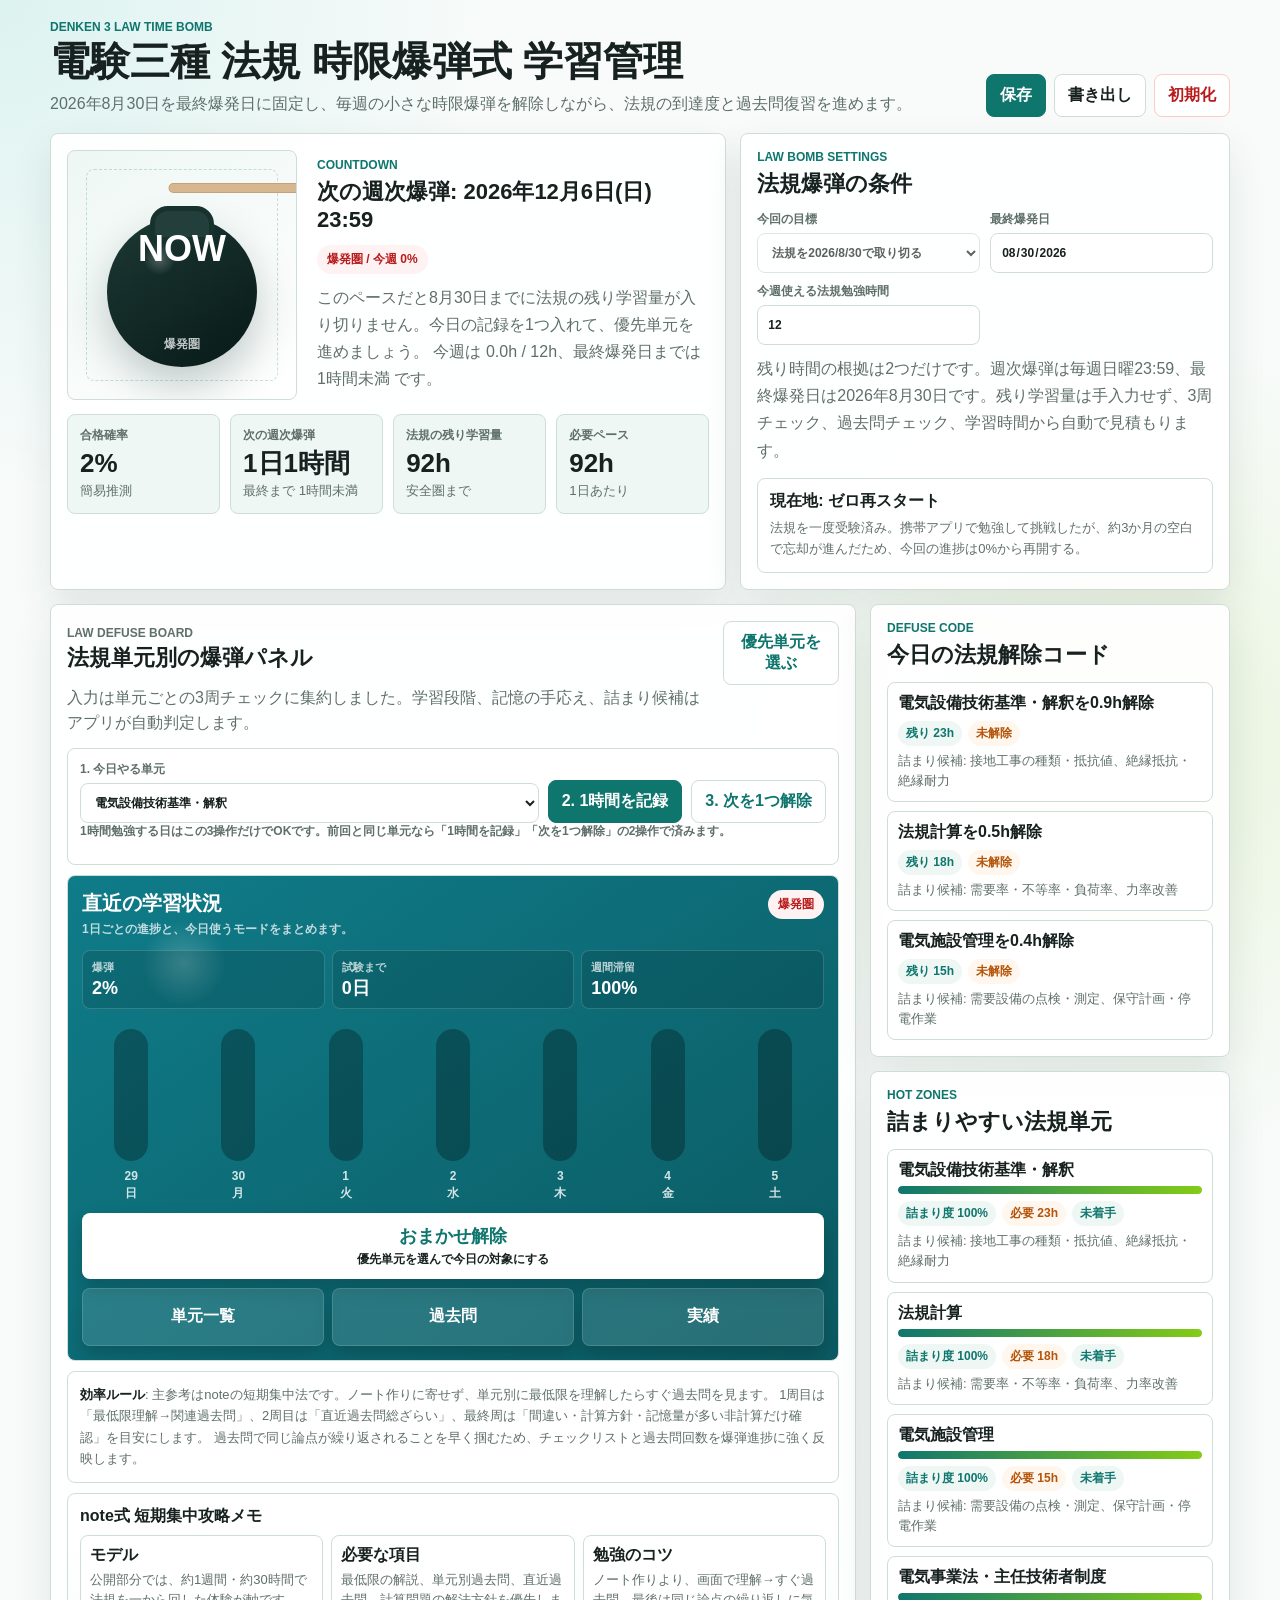
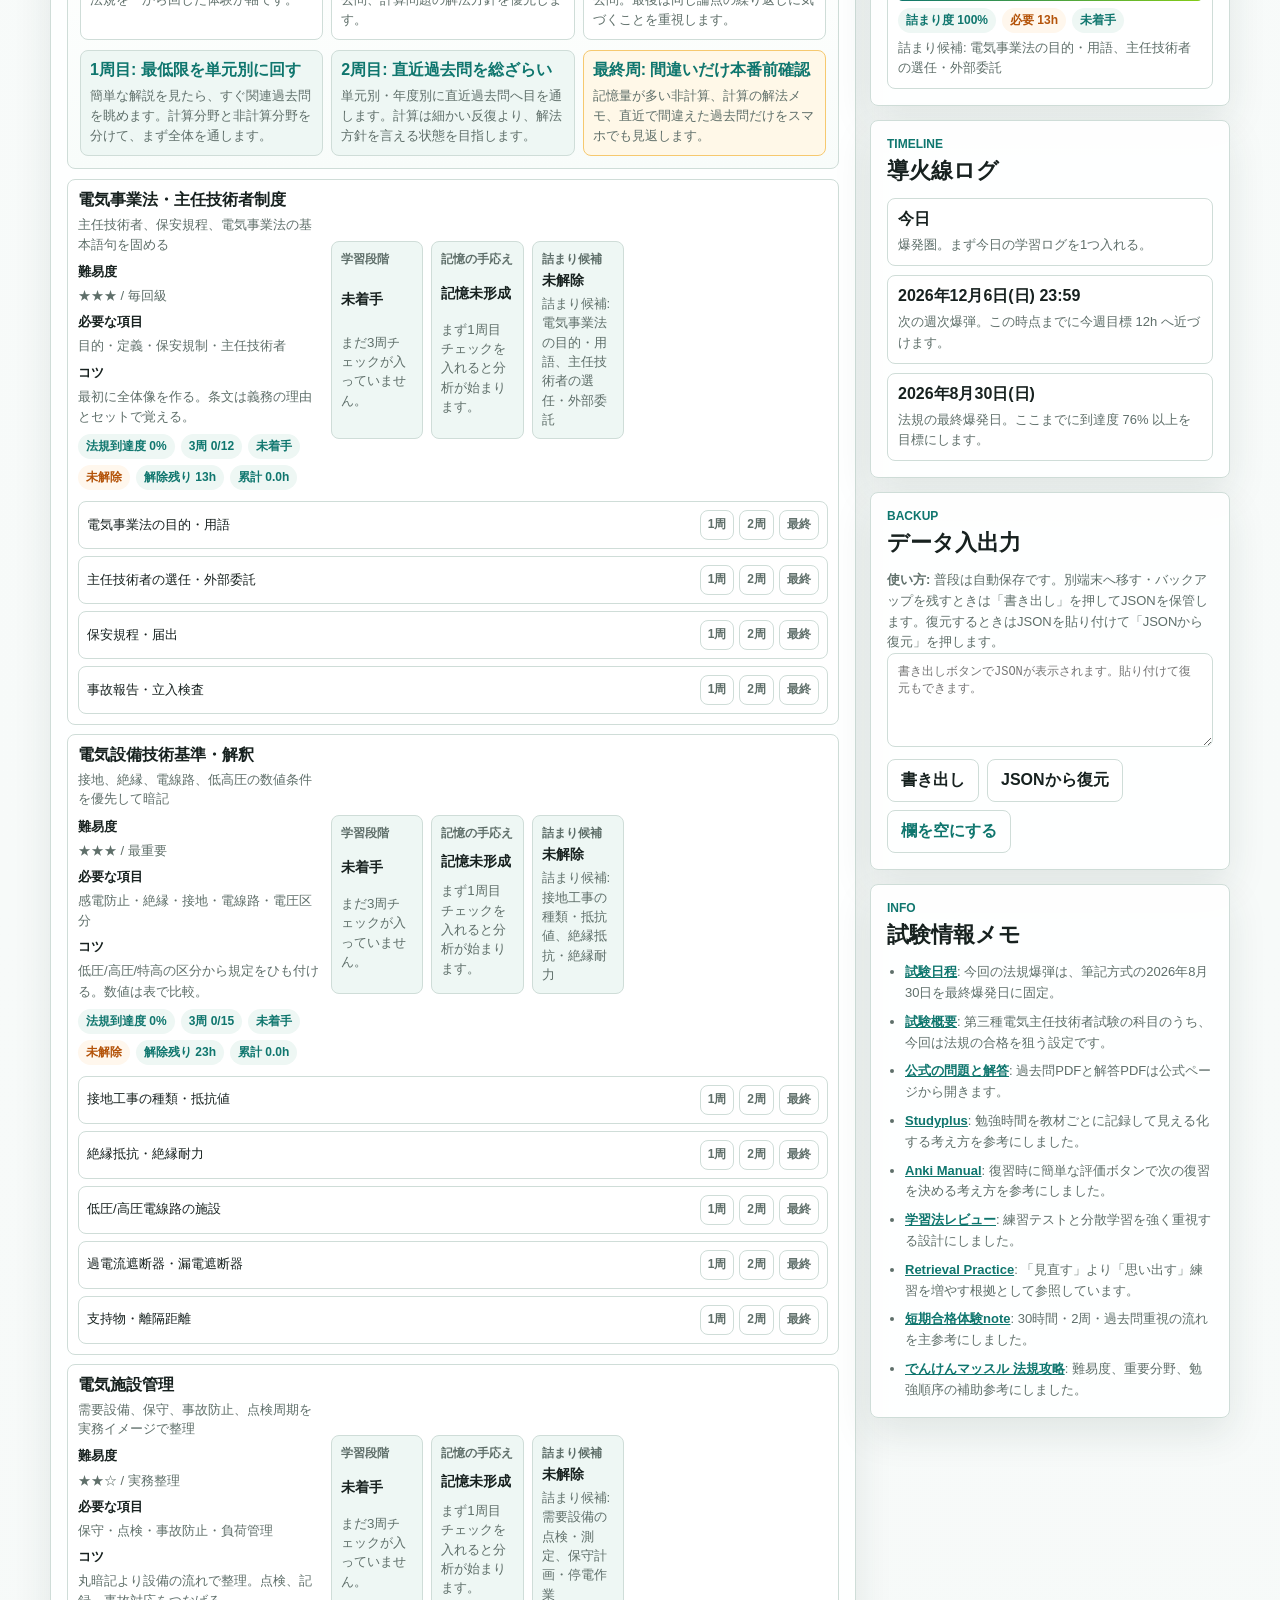
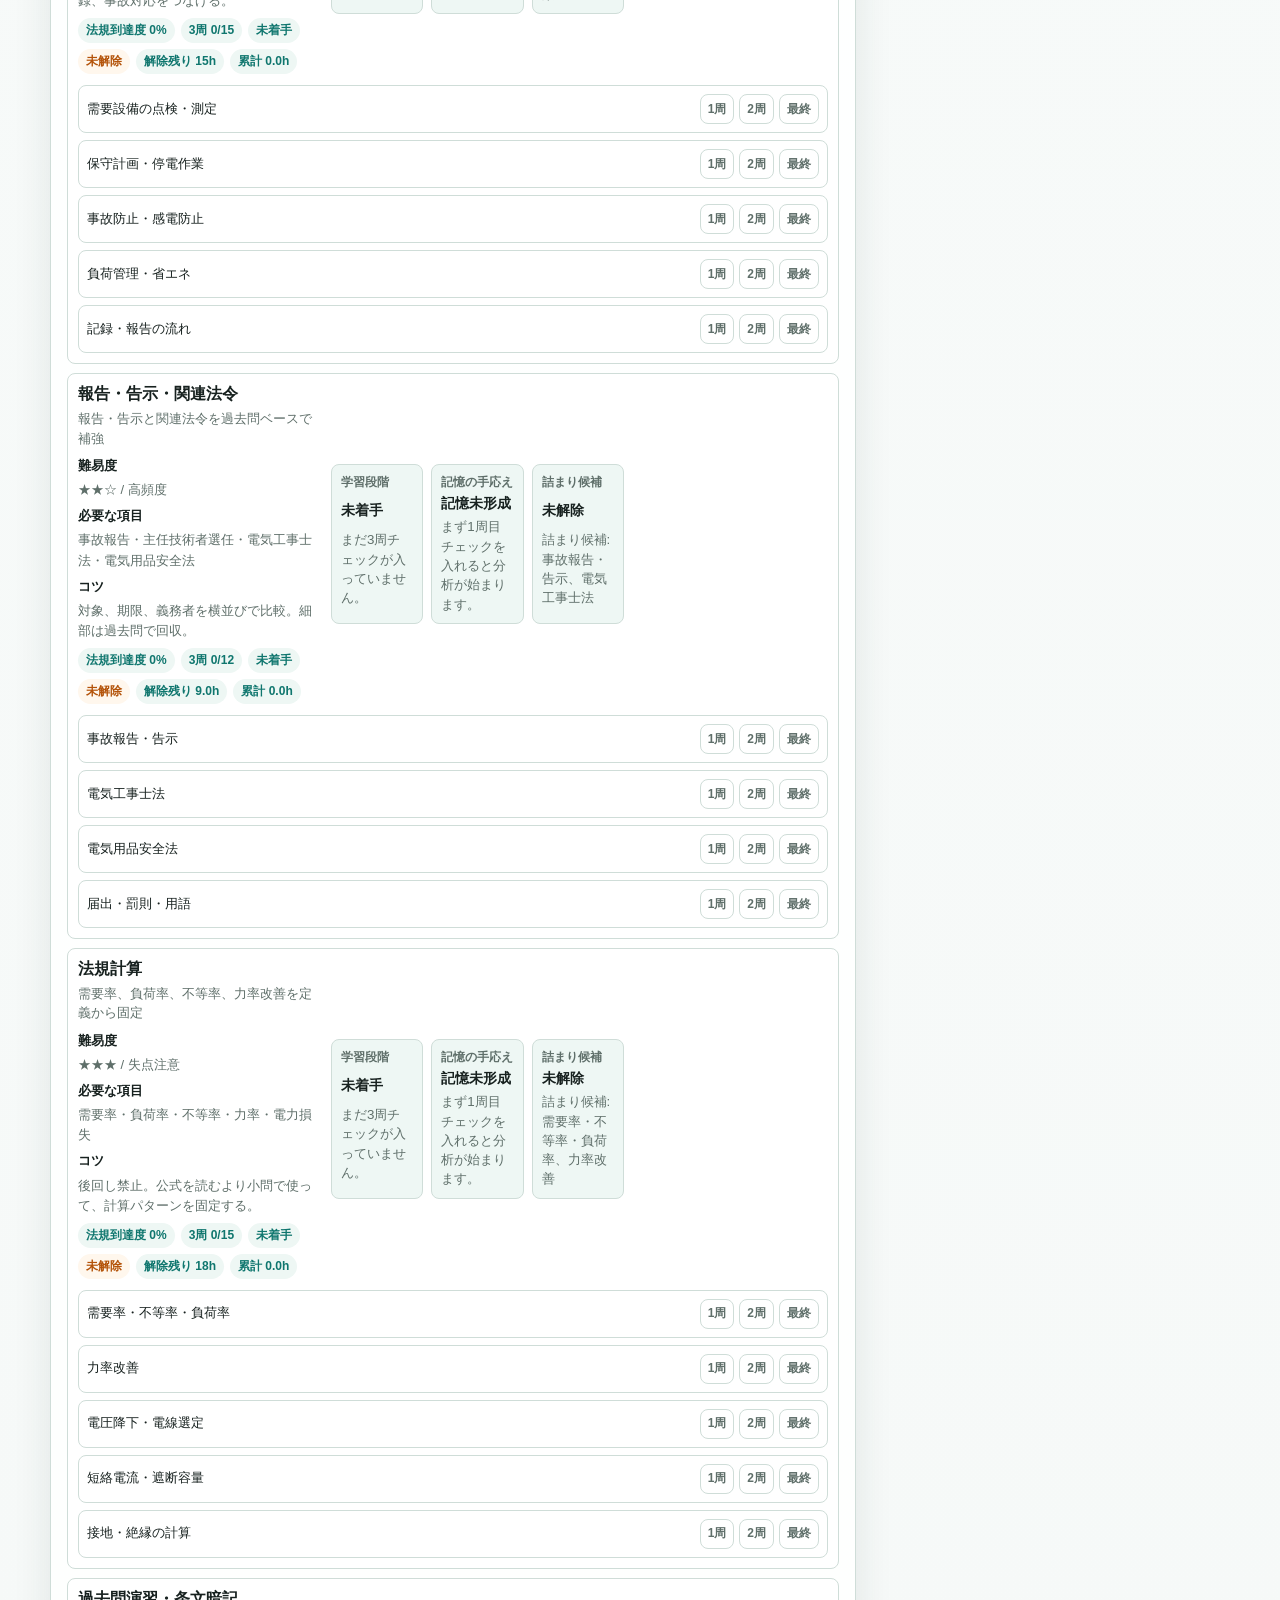
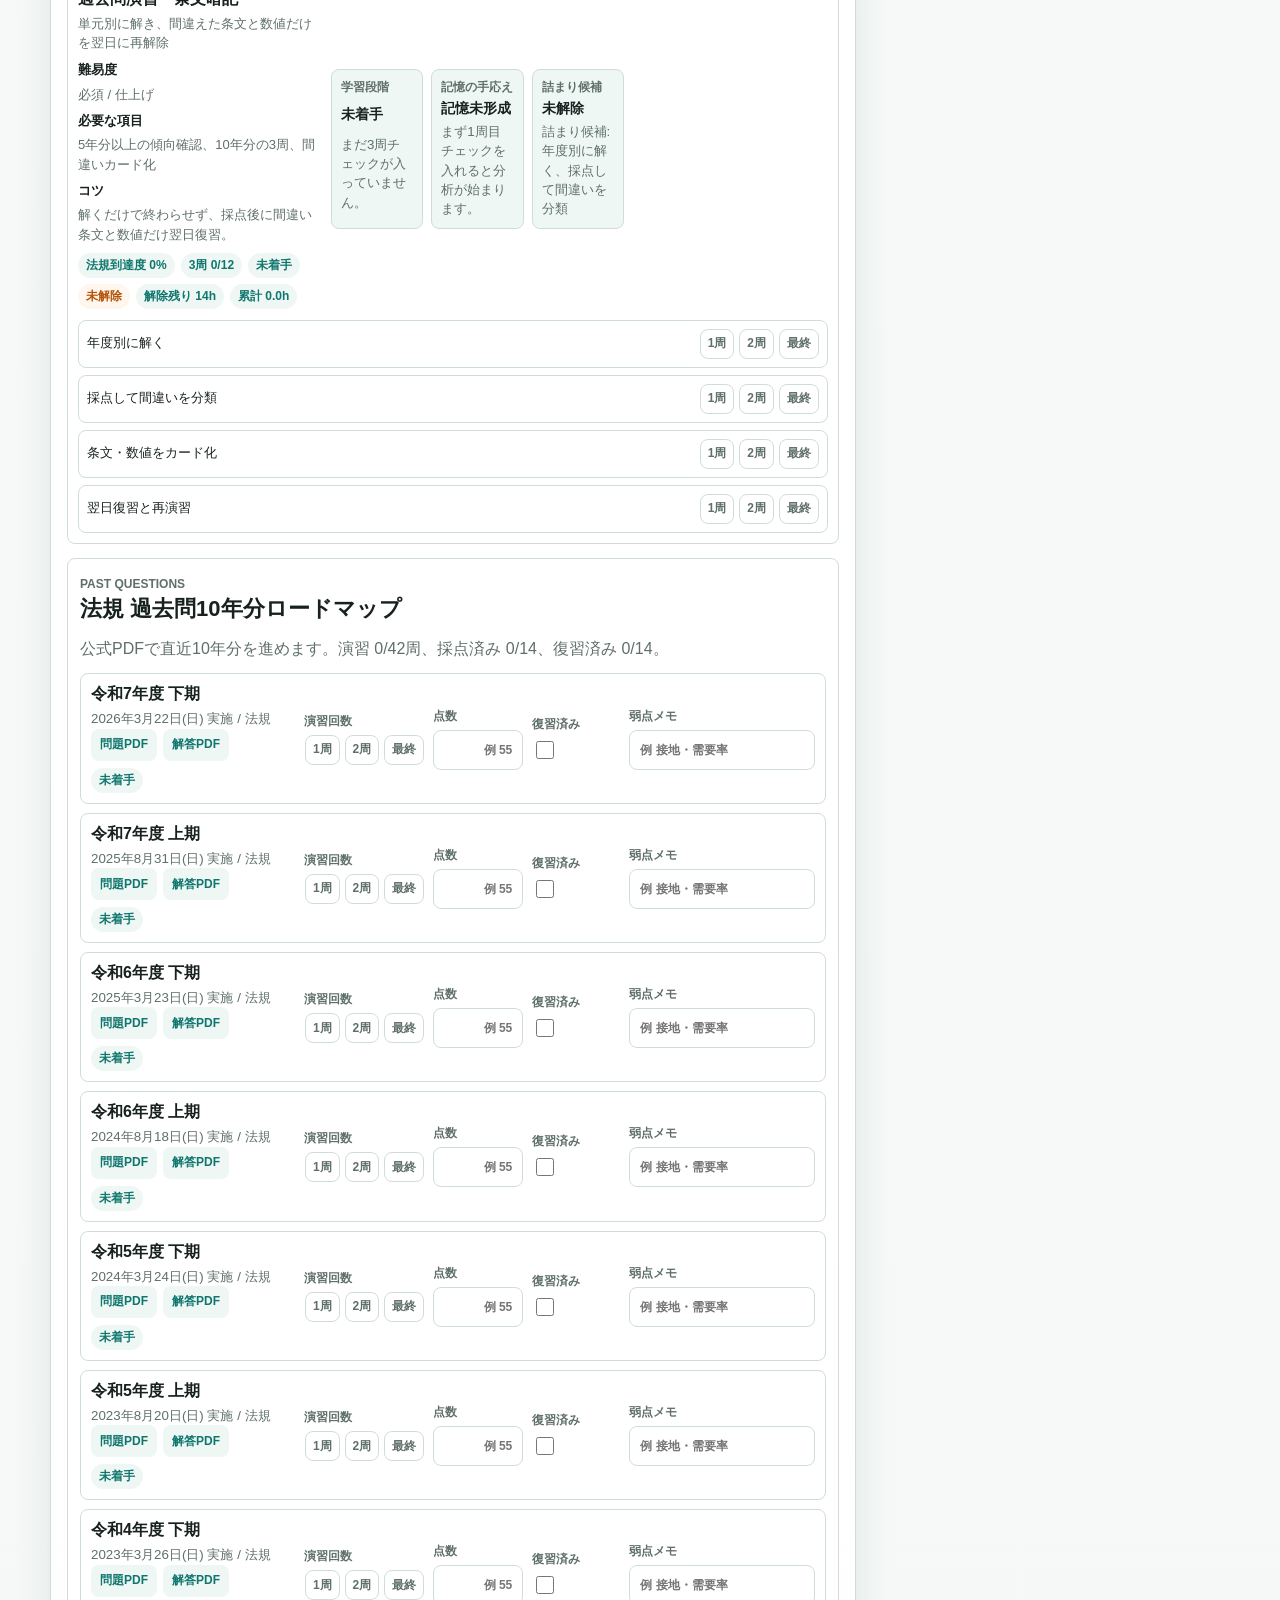
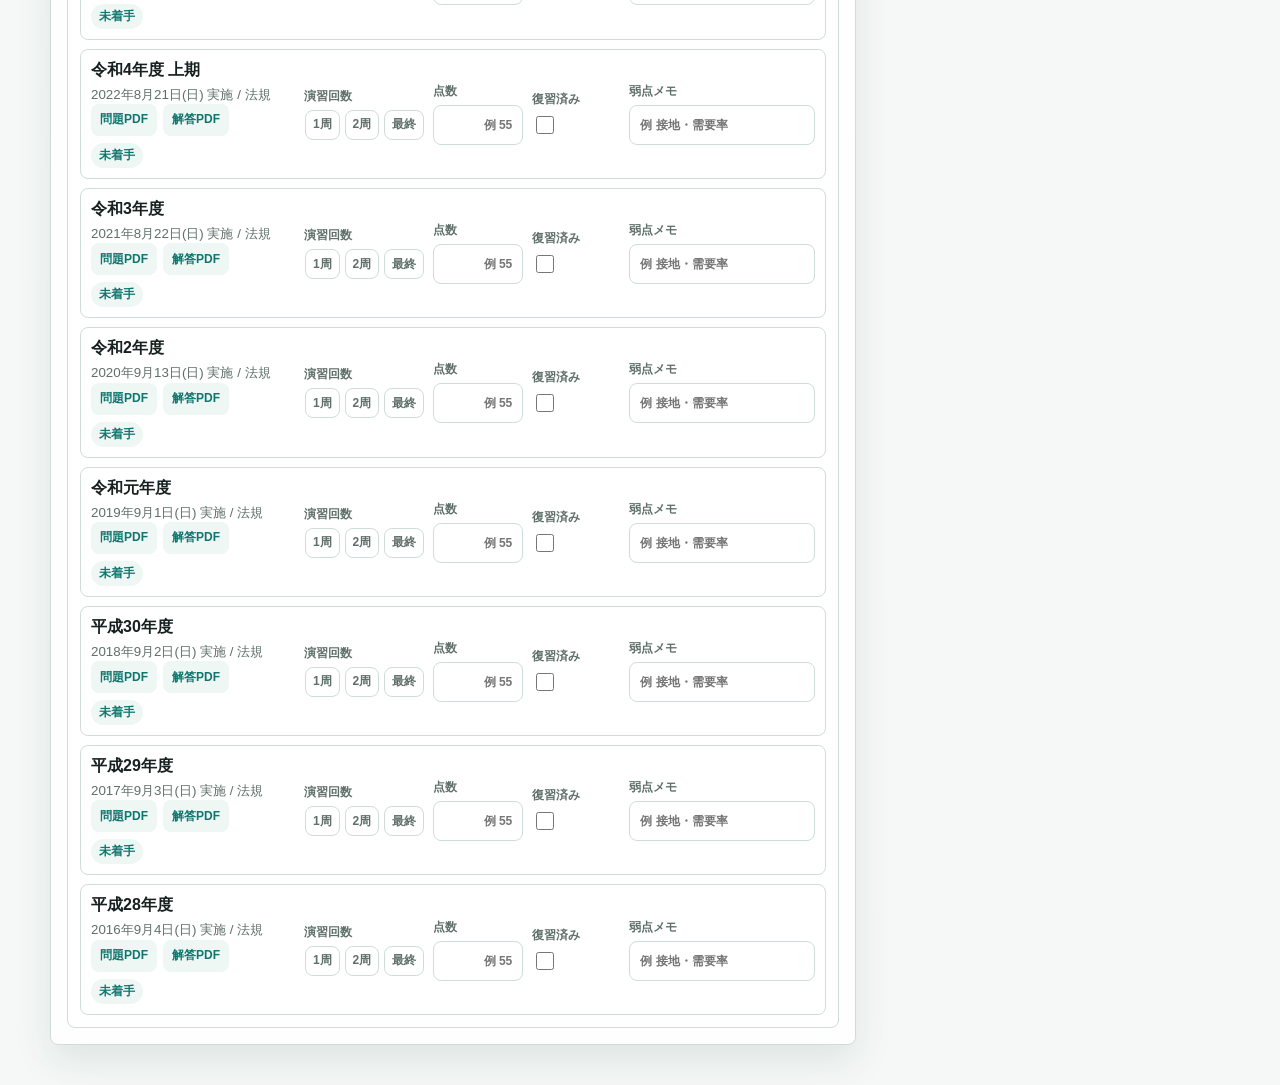
==== denken3-bomb-study.html @ 9a773a13 "Add Denken 3 law study app" ====
<!doctype html>
<html lang="ja">
<head>
  <meta charset="utf-8">
  <meta name="viewport" content="width=device-width, initial-scale=1">
  <meta name="theme-color" content="#12322e">
  <meta name="description" content="電験三種の法規合格に向けた学習状況を時限爆弾メタファーで管理する単体HTMLアプリ">
  <title>電験三種 法規 時限爆弾式 学習管理</title>
  <style>
    :root {
      color-scheme: light;
      --bg: #f5f8f7;
      --surface: #ffffff;
      --surface-2: #eef7f4;
      --line: #cfddd8;
      --text: #17211f;
      --muted: #5f6f6a;
      --primary: #0f766e;
      --primary-2: #14b8a6;
      --accent: #84cc16;
      --warn: #b45309;
      --danger: #b91c1c;
      --ink: #12322e;
      --shadow: 0 16px 38px rgba(26, 54, 48, .1);
      font-family: "Segoe UI", "Hiragino Kaku Gothic ProN", "Yu Gothic UI", Meiryo, sans-serif;
    }

    * {
      box-sizing: border-box;
    }

    body {
      margin: 0;
      min-height: 100vh;
      background:
        radial-gradient(circle at top left, rgba(20, 184, 166, .12), transparent 31rem),
        radial-gradient(circle at 90% 10%, rgba(132, 204, 22, .12), transparent 26rem),
        linear-gradient(180deg, #f8fbfa 0%, var(--bg) 100%);
      color: var(--text);
    }

    button,
    input,
    select,
    textarea {
      font: inherit;
    }

    button {
      min-height: 42px;
      border: 1px solid var(--line);
      border-radius: 8px;
      background: var(--surface);
      color: var(--text);
      padding: 10px 13px;
      font-weight: 800;
      cursor: pointer;
    }

    button.primary {
      border-color: var(--primary);
      background: var(--primary);
      color: #fff;
    }

    button.ghost {
      background: transparent;
      color: var(--primary);
    }

    button.danger {
      border-color: #fecaca;
      color: var(--danger);
    }

    input,
    select,
    textarea {
      width: 100%;
      min-height: 40px;
      border: 1px solid var(--line);
      border-radius: 8px;
      background: #fff;
      color: var(--text);
      padding: 9px 10px;
    }

    input[type="range"] {
      padding: 0;
      accent-color: var(--primary);
    }

    input[type="checkbox"] {
      width: 18px;
      min-height: 18px;
      accent-color: var(--primary);
    }

    button:focus-visible,
    input:focus-visible,
    select:focus-visible,
    textarea:focus-visible {
      outline: 3px solid rgba(20, 184, 166, .28);
      outline-offset: 2px;
    }

    h1,
    h2,
    h3,
    p {
      margin-top: 0;
    }

    h1 {
      margin-bottom: 6px;
      font-size: clamp(26px, 4vw, 40px);
      line-height: 1.12;
    }

    h2 {
      margin-bottom: 12px;
      font-size: 22px;
    }

    h3 {
      margin-bottom: 8px;
      font-size: 16px;
    }

    .app {
      width: min(1180px, calc(100% - 28px));
      margin: 0 auto;
      padding: 20px 0 40px;
    }

    .topbar {
      display: grid;
      grid-template-columns: 1fr auto;
      gap: 18px;
      align-items: end;
      margin-bottom: 16px;
    }

    .eyebrow {
      margin: 0 0 5px;
      color: var(--primary);
      font-size: 12px;
      font-weight: 900;
      letter-spacing: 0;
      text-transform: uppercase;
    }

    .lead {
      margin: 0;
      color: var(--muted);
      line-height: 1.7;
    }

    .actions {
      display: flex;
      flex-wrap: wrap;
      gap: 8px;
      justify-content: flex-end;
    }

    .panel {
      border: 1px solid var(--line);
      border-radius: 8px;
      background: rgba(255, 255, 255, .93);
      box-shadow: var(--shadow);
    }

    .dashboard {
      display: grid;
      grid-template-columns: minmax(0, 1.16fr) minmax(290px, .84fr);
      gap: 14px;
      margin-bottom: 14px;
    }

    .summary,
    .settings,
    .subject-workspace,
    .mission,
    .risk-panel,
    .timeline,
    .data-tools,
    .sources {
      padding: 16px;
    }

    .bomb-board {
      display: grid;
      grid-template-columns: 230px minmax(0, 1fr);
      gap: 20px;
      align-items: center;
    }

    .bomb-stage {
      position: relative;
      display: grid;
      place-items: center;
      min-height: 250px;
      border: 1px solid var(--line);
      border-radius: 8px;
      background:
        linear-gradient(145deg, rgba(238, 247, 244, .9), #fff),
        var(--surface-2);
      overflow: hidden;
    }

    .bomb-stage::before {
      content: "";
      position: absolute;
      inset: 18px;
      border: 1px dashed rgba(15, 118, 110, .22);
      border-radius: 8px;
      pointer-events: none;
    }

    .fuse {
      position: absolute;
      left: 50%;
      top: 32px;
      width: min(74%, 190px);
      height: 10px;
      transform: translateX(-8%);
      border-radius: 999px;
      background: #d7b78f;
      overflow: hidden;
      box-shadow: inset 0 0 0 1px rgba(80, 49, 25, .16);
    }

    .fuse i {
      display: block;
      height: 100%;
      width: var(--fuse, 60%);
      border-radius: inherit;
      background: linear-gradient(90deg, var(--accent), var(--primary-2));
      transition: width .2s ease;
    }

    .spark {
      position: absolute;
      top: 23px;
      left: calc(50% + min(74%, 190px) * .82);
      display: grid;
      place-items: center;
      width: 34px;
      height: 34px;
      border-radius: 50%;
      background: #fff7ed;
      color: #d97706;
      font-weight: 900;
      box-shadow: 0 0 0 6px rgba(217, 119, 6, .12);
    }

    .bomb {
      position: relative;
      display: grid;
      place-items: center;
      width: 150px;
      aspect-ratio: 1;
      margin-top: 34px;
      border-radius: 50%;
      background:
        radial-gradient(circle at 35% 28%, rgba(255,255,255,.24), transparent 16px),
        linear-gradient(145deg, #1d3834, #071a18);
      color: #fff;
      box-shadow: 0 18px 42px rgba(18, 50, 46, .25);
    }

    .bomb::before {
      content: "";
      position: absolute;
      top: -11px;
      width: 54px;
      height: 26px;
      border-radius: 18px 18px 8px 8px;
      background: #233f3b;
      border: 5px solid #17312d;
    }

    .bomb strong {
      position: relative;
      z-index: 1;
      font-size: 36px;
      line-height: 1;
    }

    .bomb span {
      position: relative;
      z-index: 1;
      display: block;
      margin-top: 42px;
      color: rgba(255,255,255,.74);
      font-size: 12px;
      font-weight: 900;
      text-align: center;
      text-transform: uppercase;
    }

    .bomb-stage.critical .fuse i {
      background: linear-gradient(90deg, #f59e0b, #dc2626);
    }

    .bomb-stage.critical .spark {
      color: #dc2626;
      box-shadow: 0 0 0 6px rgba(220, 38, 38, .16);
    }

    .status-chip {
      display: inline-flex;
      align-items: center;
      gap: 7px;
      border-radius: 999px;
      background: var(--surface-2);
      color: var(--primary);
      padding: 6px 10px;
      font-size: 12px;
      font-weight: 900;
    }

    .status-chip.warn {
      background: #fff7ed;
      color: var(--warn);
    }

    .status-chip.danger {
      background: #fef2f2;
      color: var(--danger);
    }

    .status-chip.safe {
      background: #ecfdf5;
      color: #047857;
    }

    .summary-note {
      margin: 10px 0 0;
      color: var(--muted);
      line-height: 1.7;
    }

    .metrics {
      display: grid;
      grid-template-columns: repeat(4, minmax(0, 1fr));
      gap: 10px;
      margin-top: 14px;
    }

    .metric {
      min-width: 0;
      border: 1px solid var(--line);
      border-radius: 8px;
      padding: 12px;
      background: var(--surface-2);
    }

    .metric span {
      display: block;
      color: var(--muted);
      font-size: 12px;
      font-weight: 900;
    }

    .metric strong {
      display: block;
      margin-top: 6px;
      font-size: 26px;
      line-height: 1;
    }

    .metric small {
      display: block;
      margin-top: 6px;
      color: var(--muted);
      line-height: 1.4;
    }

    .settings-grid {
      display: grid;
      grid-template-columns: repeat(2, minmax(0, 1fr));
      gap: 10px;
    }

    label {
      display: grid;
      gap: 5px;
      color: var(--muted);
      font-size: 12px;
      font-weight: 900;
    }

    .main-grid {
      display: grid;
      grid-template-columns: minmax(0, 1fr) 360px;
      gap: 14px;
      align-items: start;
    }

    .section-head {
      display: flex;
      gap: 10px;
      align-items: start;
      justify-content: space-between;
      margin-bottom: 12px;
    }

    .section-head p {
      margin: 3px 0 0;
      color: var(--muted);
      line-height: 1.6;
    }

    .subject-grid {
      display: grid;
      gap: 9px;
    }

    .subject-card {
      display: grid;
      grid-template-columns: minmax(210px, 1fr) minmax(250px, 1.2fr) minmax(160px, .8fr);
      gap: 9px;
      align-items: center;
      border: 1px solid var(--line);
      border-radius: 8px;
      background: #fff;
      padding: 10px;
    }

    .task-list {
      grid-column: 1 / -1;
      display: grid;
      gap: 7px;
      margin: 2px 0 0;
      padding: 0;
      list-style: none;
    }

    .task-item {
      display: grid;
      grid-template-columns: minmax(180px, 1fr) auto;
      gap: 8px;
      align-items: center;
      border: 1px solid var(--line);
      border-radius: 8px;
      background: var(--surface);
      padding: 8px;
      font-size: 13px;
    }

    .task-item span {
      line-height: 1.45;
    }

    .rounds {
      display: inline-flex;
      flex-wrap: wrap;
      gap: 5px;
      justify-content: flex-end;
    }

    .round-check {
      min-width: 34px;
      min-height: 30px;
      border: 1px solid var(--line);
      border-radius: 8px;
      background: #fff;
      color: var(--muted);
      padding: 4px 7px;
      font-size: 12px;
      font-weight: 900;
      cursor: pointer;
    }

    .round-check.active {
      border-color: transparent;
      background: var(--safe);
      color: #fff;
    }

    .study-log-card,
    .method-card {
      margin-bottom: 10px;
      border: 1px solid var(--line);
      border-radius: 8px;
      background: #fff;
      padding: 12px;
    }

    .log-grid {
      display: grid;
      grid-template-columns: minmax(210px, 1fr) auto auto;
      gap: 9px;
      align-items: end;
    }

    .flow-action {
      min-height: 42px;
      white-space: nowrap;
    }

    .method-card {
      color: var(--muted);
      line-height: 1.65;
      font-size: 13px;
    }

    .method-card strong {
      color: var(--text);
    }

    .strategy-card {
      margin-bottom: 10px;
      border: 1px solid var(--line);
      border-radius: 8px;
      background: linear-gradient(180deg, #fff, #f8fcfa);
      padding: 12px;
    }

    .strategy-card h3 {
      margin: 0 0 8px;
      font-size: 16px;
    }

    .strategy-grid {
      display: grid;
      grid-template-columns: repeat(3, minmax(0, 1fr));
      gap: 8px;
    }

    .strategy-item {
      border: 1px solid var(--line);
      border-radius: 8px;
      background: #fff;
      padding: 9px;
    }

    .strategy-item strong,
    .strategy-lines strong {
      display: block;
      margin-bottom: 4px;
      color: var(--text);
    }

    .strategy-item p,
    .strategy-lines p {
      margin: 0;
      color: var(--muted);
      font-size: 13px;
      line-height: 1.55;
    }

    .strategy-lines {
      display: grid;
      gap: 6px;
      margin-top: 8px;
    }

    .lap-plan {
      display: grid;
      grid-template-columns: repeat(3, minmax(0, 1fr));
      gap: 8px;
      margin-top: 10px;
    }

    .lap-step {
      border: 1px solid var(--line);
      border-radius: 8px;
      background: var(--surface-2);
      padding: 9px;
    }

    .lap-step strong {
      display: block;
      margin-bottom: 5px;
      color: var(--primary);
    }

    .lap-step p {
      margin: 0;
      color: var(--muted);
      font-size: 13px;
      line-height: 1.55;
    }

    .lap-step.final {
      border-color: #f6c96f;
      background: #fff8e8;
    }

    .subject-title {
      min-width: 0;
    }

    .subject-title strong {
      display: block;
      overflow-wrap: anywhere;
    }

    .subject-title small {
      display: block;
      margin-top: 4px;
      color: var(--muted);
      line-height: 1.45;
    }

    .progress-control {
      display: grid;
      grid-template-columns: 1fr 46px;
      gap: 7px;
      align-items: center;
    }

    .progress-value {
      color: var(--primary);
      font-weight: 900;
      text-align: right;
    }

    .stage-panel {
      display: grid;
      gap: 8px;
    }

    .auto-analysis {
      display: grid;
      grid-template-columns: repeat(3, minmax(0, 1fr));
      gap: 8px;
    }

    .auto-item {
      border: 1px solid var(--line);
      border-radius: 8px;
      background: var(--surface-2);
      padding: 9px;
      display: grid;
      gap: 4px;
    }

    .auto-item span,
    .log-note {
      color: var(--muted);
      font-size: 12px;
      font-weight: 800;
    }

    .app-progress-panel {
      margin-bottom: 10px;
      border: 1px solid var(--line);
      border-radius: 8px;
      background:
        radial-gradient(circle at 15% 18%, rgba(255,255,255,.2), transparent 42px),
        linear-gradient(145deg, #0f7c89, #0b5a62);
      color: #fff;
      padding: 14px;
      overflow: hidden;
    }

    .app-progress-head {
      display: flex;
      gap: 10px;
      justify-content: space-between;
      align-items: flex-start;
      margin-bottom: 12px;
    }

    .app-progress-head h3 {
      margin: 0;
      font-size: 20px;
    }

    .app-progress-head p {
      margin: 4px 0 0;
      color: rgba(255,255,255,.74);
      font-size: 12px;
      font-weight: 800;
    }

    .progress-chip-grid {
      display: grid;
      grid-template-columns: repeat(3, minmax(0, 1fr));
      gap: 7px;
      margin-bottom: 12px;
    }

    .progress-chip {
      border: 1px solid rgba(255,255,255,.16);
      border-radius: 8px;
      background: rgba(0,0,0,.12);
      padding: 9px;
    }

    .progress-chip span {
      display: block;
      color: rgba(255,255,255,.72);
      font-size: 11px;
      font-weight: 900;
    }

    .progress-chip strong {
      display: block;
      margin-top: 4px;
      font-size: 18px;
      line-height: 1.1;
    }

    .daily-bars {
      min-height: 180px;
      display: grid;
      grid-template-columns: repeat(7, minmax(0, 1fr));
      gap: 9px;
      align-items: end;
      margin: 8px 0 12px;
    }

    .daily-bar {
      display: grid;
      gap: 7px;
      justify-items: center;
      min-width: 0;
    }

    .bar-track {
      position: relative;
      width: min(34px, 100%);
      height: 132px;
      border-radius: 999px;
      background: rgba(0,0,0,.28);
      overflow: hidden;
    }

    .bar-track i {
      position: absolute;
      left: 0;
      right: 0;
      bottom: 0;
      height: var(--value, 0%);
      border-radius: inherit;
      background: linear-gradient(180deg, #fef3c7, #34d399);
      box-shadow: 0 -8px 20px rgba(52, 211, 153, .22);
    }

    .bar-label {
      text-align: center;
      color: rgba(255,255,255,.82);
      font-size: 12px;
      font-weight: 900;
      line-height: 1.35;
    }

    .mode-main,
    .mode-button {
      border: 0;
      border-radius: 8px;
      font-weight: 900;
      cursor: pointer;
      box-shadow: 0 10px 18px rgba(0,0,0,.18);
    }

    .mode-main {
      width: 100%;
      min-height: 66px;
      background: #fff;
      color: var(--primary);
      font-size: 18px;
      margin-bottom: 9px;
    }

    .mode-main span {
      display: block;
      color: var(--text);
      font-size: 12px;
      margin-top: 3px;
    }

    .mode-grid {
      display: grid;
      grid-template-columns: repeat(3, minmax(0, 1fr));
      gap: 8px;
    }

    .mode-button {
      min-height: 58px;
      background: rgba(255,255,255,.12);
      border: 1px solid rgba(255,255,255,.14);
      color: #fff;
      padding: 9px 8px;
    }

    .auto-item strong {
      font-size: 14px;
    }

    .auto-item small {
      color: var(--muted);
      line-height: 1.45;
    }

    .inline-check {
      display: inline-flex;
      align-items: center;
      gap: 8px;
      color: var(--text);
      font-size: 13px;
      font-weight: 900;
    }

    .compact-number {
      text-align: right;
    }

    .aside {
      display: grid;
      gap: 14px;
    }

    .mission-list,
    .risk-list,
    .timeline-list {
      display: grid;
      gap: 9px;
      margin: 0;
      padding: 0;
      list-style: none;
    }

    .mission-item,
    .risk-item,
    .timeline-item {
      border: 1px solid var(--line);
      border-radius: 8px;
      background: #fff;
      padding: 10px;
    }

    .mission-item strong,
    .risk-item strong,
    .timeline-item strong {
      display: block;
      margin-bottom: 5px;
    }

    .mission-item p,
    .risk-item p,
    .timeline-item p {
      margin: 5px 0 0;
      color: var(--muted);
      line-height: 1.55;
      font-size: 13px;
    }

    .tag-row {
      display: flex;
      flex-wrap: wrap;
      gap: 6px;
      margin-top: 7px;
    }

    .tag {
      display: inline-flex;
      align-items: center;
      border-radius: 999px;
      background: var(--surface-2);
      color: var(--primary);
      padding: 4px 8px;
      font-size: 12px;
      font-weight: 900;
    }

    .tag.warn {
      background: #fff7ed;
      color: var(--warn);
    }

    .tag.danger {
      background: #fef2f2;
      color: var(--danger);
    }

    .bar {
      height: 8px;
      border-radius: 999px;
      background: #dce9e5;
      overflow: hidden;
    }

    .bar i {
      display: block;
      height: 100%;
      width: var(--value);
      border-radius: inherit;
      background: linear-gradient(90deg, var(--primary), var(--accent));
    }

    .data-box {
      min-height: 94px;
      font-family: Consolas, "Courier New", monospace;
      font-size: 12px;
      resize: vertical;
    }

    .source-list {
      display: grid;
      gap: 8px;
      margin: 0;
      padding-left: 18px;
      color: var(--muted);
      line-height: 1.6;
      font-size: 13px;
    }

    .source-list a {
      color: var(--primary);
      font-weight: 900;
    }

    .restart-card,
    .past-exam-section {
      margin-top: 14px;
      border: 1px solid var(--line);
      border-radius: 8px;
      background: #fff;
      padding: 12px;
    }

    .restart-card strong {
      display: block;
      margin-bottom: 5px;
    }

    .restart-card p {
      margin: 0;
      color: var(--muted);
      line-height: 1.65;
      font-size: 13px;
    }

    .past-exam-section .section-head {
      margin-top: 0;
      padding-top: 0;
      border-top: 1px solid transparent;
    }

    .past-exam-list {
      display: grid;
      gap: 9px;
    }

    .past-exam-card {
      display: grid;
      grid-template-columns: minmax(170px, 1.1fr) 120px 90px 88px minmax(150px, 1fr);
      gap: 9px;
      align-items: center;
      border: 1px solid var(--line);
      border-radius: 8px;
      background: #fff;
      padding: 10px;
    }

    .past-exam-title strong {
      display: block;
    }

    .past-exam-title small {
      display: block;
      margin-top: 4px;
      color: var(--muted);
      line-height: 1.45;
    }

    .exam-links {
      display: flex;
      flex-wrap: wrap;
      gap: 6px;
    }

    .exam-links a {
      display: inline-flex;
      align-items: center;
      min-height: 32px;
      border-radius: 8px;
      background: var(--surface-2);
      color: var(--primary);
      padding: 6px 9px;
      font-size: 12px;
      font-weight: 900;
      text-decoration: none;
    }

    .past-exam-card.done {
      background: #f8fcfa;
      border-color: #9bd4c6;
    }

    .backup-help {
      margin: 8px 0 0;
      color: var(--muted);
      line-height: 1.6;
      font-size: 13px;
    }

    .toast {
      position: fixed;
      left: 50%;
      bottom: 18px;
      transform: translateX(-50%) translateY(80px);
      opacity: 0;
      transition: .22s ease;
      z-index: 20;
      border-radius: 8px;
      background: var(--ink);
      color: #fff;
      padding: 12px 14px;
      box-shadow: var(--shadow);
      font-weight: 900;
    }

    .toast.show {
      opacity: 1;
      transform: translateX(-50%) translateY(0);
    }

    @media (max-width: 1040px) {
      .dashboard,
      .main-grid {
        grid-template-columns: 1fr;
      }

      .aside {
        grid-template-columns: repeat(2, minmax(0, 1fr));
      }
    }

    @media (max-width: 860px) {
      .topbar,
      .bomb-board {
        grid-template-columns: 1fr;
      }

      .actions {
        justify-content: flex-start;
      }

      .strategy-grid,
      .lap-plan,
      .metrics,
      .settings-grid,
      .log-grid,
      .aside,
      .subject-card,
      .past-exam-card {
        grid-template-columns: 1fr;
      }

      .task-item {
        grid-template-columns: 1fr;
      }

      .rounds {
        justify-content: flex-start;
      }

      .auto-analysis {
        grid-template-columns: 1fr;
      }

      .daily-bars {
        min-height: 150px;
        gap: 7px;
      }

      .bar-track {
        height: 112px;
      }
    }

    @media (max-width: 520px) {
      .app {
        width: min(100% - 18px, 1180px);
        padding-top: 12px;
      }

      .summary,
      .settings,
      .subject-workspace,
      .mission,
      .risk-panel,
      .timeline,
      .data-tools,
      .sources {
        padding: 12px;
      }

      .bomb-stage {
        min-height: 230px;
      }

      .app-progress-panel {
        padding: 12px;
      }

      .progress-chip-grid {
        grid-template-columns: 1fr;
      }

      .mode-grid {
        gap: 6px;
      }

      .mode-button {
        min-height: 54px;
        font-size: 12px;
      }
    }
  </style>
</head>
<body>
  <main class="app">
    <header class="topbar">
      <div>
        <p class="eyebrow">DENKEN 3 LAW TIME BOMB</p>
        <h1>電験三種 法規 時限爆弾式 学習管理</h1>
        <p class="lead">2026年8月30日を最終爆発日に固定し、毎週の小さな時限爆弾を解除しながら、法規の到達度と過去問復習を進めます。</p>
      </div>
      <div class="actions">
        <button type="button" id="saveNow" class="primary">保存</button>
        <button type="button" id="exportData">書き出し</button>
        <button type="button" id="resetData" class="danger">初期化</button>
      </div>
    </header>

    <section class="dashboard">
      <div class="panel summary">
        <div class="bomb-board">
          <div id="bombStage" class="bomb-stage">
            <div class="fuse" aria-label="導火線"><i id="fuseFill"></i></div>
            <div class="spark" aria-hidden="true">火</div>
            <div class="bomb" aria-label="合格爆弾">
              <strong id="bombTimer">D-0</strong>
              <span id="bombLabel">armed</span>
            </div>
          </div>
          <div>
            <p class="eyebrow">COUNTDOWN</p>
            <h2 id="dashboardTitle">法規爆弾を計算中</h2>
            <span id="statusChip" class="status-chip">待機中</span>
            <p id="summaryNote" class="summary-note"></p>
          </div>
        </div>
        <div class="metrics" aria-label="爆弾式学習指標">
          <div class="metric"><span>合格確率</span><strong id="probability">0%</strong><small>簡易推測</small></div>
          <div class="metric"><span>次の週次爆弾</span><strong id="fuseDays">0日</strong><small id="blastDateLabel">毎週日曜23:59</small></div>
          <div class="metric"><span>法規の残り学習量</span><strong id="needHours">0h</strong><small>安全圏まで</small></div>
          <div class="metric"><span>必要ペース</span><strong id="dailyPace">0h</strong><small>1日あたり</small></div>
        </div>
      </div>

      <div class="panel settings">
        <p class="eyebrow">LAW BOMB SETTINGS</p>
        <h2>法規爆弾の条件</h2>
        <div class="settings-grid">
          <label>今回の目標
            <select id="examPreset" disabled>
              <option value="2026-08-30">法規を2026/8/30で取り切る</option>
            </select>
          </label>
          <label>最終爆発日
            <input id="examDate" type="date" disabled>
          </label>
          <label>今週使える法規勉強時間
            <input id="weeklyHours" type="number" min="1" max="80" step="0.5">
          </label>
          <input id="targetReadiness" type="hidden">
        </div>
        <p class="summary-note">残り時間の根拠は2つだけです。週次爆弾は毎週日曜23:59、最終爆発日は2026年8月30日です。残り学習量は手入力せず、3周チェック、過去問チェック、学習時間から自動で見積もります。</p>
        <div class="restart-card">
          <strong>現在地: ゼロ再スタート</strong>
          <p id="restartProfile">以前に法規を一度受験済み。携帯アプリで勉強して挑戦したが、約3か月の空白で忘却が進んだため、今回の進捗は0%から再開します。</p>
        </div>
      </div>
    </section>

    <div class="main-grid">
      <section class="panel subject-workspace" aria-labelledby="subjectHeading">
        <div class="section-head">
          <div>
            <p class="eyebrow">LAW DEFUSE BOARD</p>
            <h2 id="subjectHeading">法規単元別の爆弾パネル</h2>
            <p>入力は単元ごとの3周チェックに集約しました。学習段階、記憶の手応え、詰まり候補はアプリが自動判定します。</p>
          </div>
          <button type="button" id="quickWin" class="ghost">優先単元を選ぶ</button>
        </div>
        <div class="study-log-card" aria-label="今日の学習ログ">
          <div class="log-grid">
            <label>1. 今日やる単元
              <select id="logSubject"></select>
            </label>
            <button type="button" id="addStudyLog" class="primary flow-action">2. 1時間を記録</button>
            <button type="button" id="advanceNextCheck" class="ghost flow-action">3. 次を1つ解除</button>
          </div>
          <p class="log-note">1時間勉強する日はこの3操作だけでOKです。前回と同じ単元なら「1時間を記録」「次を1つ解除」の2操作で済みます。</p>
        </div>
        <div class="app-progress-panel" aria-label="直近の学習状況">
          <div class="app-progress-head">
            <div>
              <h3>直近の学習状況</h3>
              <p>1日ごとの進捗と、今日使うモードをまとめます。</p>
            </div>
            <span class="status-chip safe" id="compactBombStatus">待機中</span>
          </div>
          <div class="progress-chip-grid">
            <div class="progress-chip"><span>爆弾</span><strong id="compactBomb">--</strong></div>
            <div class="progress-chip"><span>試験まで</span><strong id="compactExamDays">--日</strong></div>
            <div class="progress-chip"><span>週間滞留</span><strong id="compactWeeklyHold">--%</strong></div>
          </div>
          <div id="dailyBars" class="daily-bars" aria-label="7日間の学習進捗バー"></div>
          <button type="button" id="modeSmart" class="mode-main">おまかせ解除<span>優先単元を選んで今日の対象にする</span></button>
          <div class="mode-grid" aria-label="学習モード">
            <button type="button" id="modeUnitList" class="mode-button">単元一覧</button>
            <button type="button" id="modePastExam" class="mode-button">過去問</button>
            <button type="button" id="modeStats" class="mode-button">実績</button>
          </div>
        </div>
        <div id="methodNote" class="method-card"></div>
        <div class="strategy-card" aria-label="note式短期集中攻略メモ">
          <h3>note式 短期集中攻略メモ</h3>
          <div class="strategy-grid">
            <div class="strategy-item">
              <strong>モデル</strong>
              <p>公開部分では、約1週間・約30時間で法規を一から回した体験が軸です。</p>
            </div>
            <div class="strategy-item">
              <strong>必要な項目</strong>
              <p>最低限の解説、単元別過去問、直近過去問、計算問題の解法方針を優先します。</p>
            </div>
            <div class="strategy-item">
              <strong>勉強のコツ</strong>
              <p>ノート作りより、画面で理解→すぐ過去問。最後は同じ論点の繰り返しに気づくことを重視します。</p>
            </div>
          </div>
          <div class="lap-plan" aria-label="3周の使い分け">
            <div class="lap-step">
              <strong>1周目: 最低限を単元別に回す</strong>
              <p>簡単な解説を見たら、すぐ関連過去問を眺めます。計算分野と非計算分野を分けて、まず全体を通します。</p>
            </div>
            <div class="lap-step">
              <strong>2周目: 直近過去問を総ざらい</strong>
              <p>単元別・年度別に直近過去問へ目を通します。計算は細かい反復より、解法方針を言える状態を目指します。</p>
            </div>
            <div class="lap-step final">
              <strong>最終周: 間違いだけ本番前確認</strong>
              <p>記憶量が多い非計算、計算の解法メモ、直近で間違えた過去問だけをスマホでも見返します。</p>
            </div>
          </div>
        </div>
        <div id="subjectGrid" class="subject-grid"></div>
        <section class="past-exam-section" aria-labelledby="pastExamHeading">
          <div class="section-head">
            <div>
              <p class="eyebrow">PAST QUESTIONS</p>
              <h2 id="pastExamHeading">法規 過去問10年分ロードマップ</h2>
              <p id="pastExamSummary">公式PDFを開き、解いたら点数とメモを残します。問題文は転載せず、公式リンクで管理します。</p>
            </div>
          </div>
          <div id="pastExamList" class="past-exam-list"></div>
        </section>
      </section>

      <aside class="aside">
        <section class="panel mission" aria-labelledby="missionHeading">
          <p class="eyebrow">DEFUSE CODE</p>
          <h2 id="missionHeading">今日の法規解除コード</h2>
          <ol id="missionList" class="mission-list"></ol>
        </section>

        <section class="panel risk-panel" aria-labelledby="riskHeading">
          <p class="eyebrow">HOT ZONES</p>
          <h2 id="riskHeading">詰まりやすい法規単元</h2>
          <ul id="riskList" class="risk-list"></ul>
        </section>

        <section class="panel timeline" aria-labelledby="timelineHeading">
          <p class="eyebrow">TIMELINE</p>
          <h2 id="timelineHeading">導火線ログ</h2>
          <ul id="timelineList" class="timeline-list"></ul>
        </section>

        <section class="panel data-tools" aria-labelledby="dataToolsHeading">
          <p class="eyebrow">BACKUP</p>
          <h2 id="dataToolsHeading">データ入出力</h2>
          <p class="backup-help"><strong>使い方:</strong> 普段は自動保存です。別端末へ移す・バックアップを残すときは「書き出し」を押してJSONを保管します。復元するときはJSONを貼り付けて「JSONから復元」を押します。</p>
          <textarea id="dataBox" class="data-box" placeholder="書き出しボタンでJSONが表示されます。貼り付けて復元もできます。"></textarea>
          <div class="actions" style="justify-content:flex-start;margin-top:8px">
            <button type="button" id="exportDataPanel">書き出し</button>
            <button type="button" id="importData">JSONから復元</button>
            <button type="button" id="clearDataBox" class="ghost">欄を空にする</button>
          </div>
        </section>

        <section class="panel sources" aria-labelledby="sourcesHeading">
          <p class="eyebrow">INFO</p>
          <h2 id="sourcesHeading">試験情報メモ</h2>
          <ul class="source-list">
            <li><a href="https://www.shiken.or.jp/chief/third/" target="_blank" rel="noreferrer">試験日程</a>: 今回の法規爆弾は、筆記方式の2026年8月30日を最終爆発日に固定。</li>
            <li><a href="https://www.shiken.or.jp/chief/third/overview/" target="_blank" rel="noreferrer">試験概要</a>: 第三種電気主任技術者試験の科目のうち、今回は法規の合格を狙う設定です。</li>
            <li><a href="https://www.shiken.or.jp/chief/third/qa/" target="_blank" rel="noreferrer">公式の問題と解答</a>: 過去問PDFと解答PDFは公式ページから開きます。</li>
            <li><a href="https://play.google.com/store/apps/details?id=jp.studyplus.android.app&hl=ja" target="_blank" rel="noreferrer">Studyplus</a>: 勉強時間を教材ごとに記録して見える化する考え方を参考にしました。</li>
            <li><a href="https://docs.ankiweb.net/studying.html" target="_blank" rel="noreferrer">Anki Manual</a>: 復習時に簡単な評価ボタンで次の復習を決める考え方を参考にしました。</li>
            <li><a href="https://journals.sagepub.com/doi/10.1177/1529100612453266" target="_blank" rel="noreferrer">学習法レビュー</a>: 練習テストと分散学習を強く重視する設計にしました。</li>
            <li><a href="https://www.retrievalpractice.org/why-it-works" target="_blank" rel="noreferrer">Retrieval Practice</a>: 「見直す」より「思い出す」練習を増やす根拠として参照しています。</li>
            <li><a href="https://note.com/elec001/n/nbc369470385f" target="_blank" rel="noreferrer">短期合格体験note</a>: 30時間・2周・過去問重視の流れを主参考にしました。</li>
            <li><a href="https://denken-muscle.com/low/boss.html" target="_blank" rel="noreferrer">でんけんマッスル 法規攻略</a>: 難易度、重要分野、勉強順序の補助参考にしました。</li>
          </ul>
        </section>
      </aside>
    </div>
  </main>

  <div id="toast" class="toast" role="status" aria-live="polite"></div>

  <script>
    const STORAGE_KEY = "denken3-law-bomb-study-v3";
    const OFFICIAL_PRESETS = ["2026-08-30"];
    const TARGET_READINESS = 76;
    const LOG_RESULTS = {
      read: { label: "読んだ・確認した" },
      solved: { label: "問題を解いた" },
      reviewed: { label: "翌日復習できた" }
    };
    const TASK_ROUNDS = 3;

    function makeTasks(labels) {
      return labels.map(([id, label]) => ({ id, label, checks: 0 }));
    }

    const DEFAULT_STATE = {
      examDate: "2026-08-30",
      weeklyHours: 12,
      targetReadiness: TARGET_READINESS,
      lastLogSubject: "technical_standard",
      logs: [],
      profile: {
        status: "zero_restart",
        previousAttempt: true,
        previousStudyTool: "携帯アプリ",
        gapMonths: 3,
        note: "法規を一度受験済み。携帯アプリで勉強して挑戦したが、約3か月の空白で忘却が進んだため、今回の進捗は0%から再開する。"
      },
      subjects: [
        { id: "electricity_business", name: "電気事業法・主任技術者制度", code: "事", weight: 14, progress: 0, confidence: 1, weakCount: 0, baseHours: 10, exempt: false, weakNote: "", difficulty: "★★★ / 毎回級", required: "目的・定義・保安規制・主任技術者", tip: "最初に全体像を作る。条文は義務の理由とセットで覚える。", focus: "主任技術者、保安規程、電気事業法の基本語句を固める", tasks: makeTasks([["purpose", "電気事業法の目的・用語"], ["chief", "主任技術者の選任・外部委託"], ["safety", "保安規程・届出"], ["report", "事故報告・立入検査"]]) },
        { id: "technical_standard", name: "電気設備技術基準・解釈", code: "技", weight: 28, progress: 0, confidence: 1, weakCount: 0, baseHours: 18, exempt: false, weakNote: "", difficulty: "★★★ / 最重要", required: "感電防止・絶縁・接地・電線路・電圧区分", tip: "低圧/高圧/特高の区分から規定をひも付ける。数値は表で比較。", focus: "接地、絶縁、電線路、低高圧の数値条件を優先して暗記", tasks: makeTasks([["grounding", "接地工事の種類・抵抗値"], ["insulation", "絶縁抵抗・絶縁耐力"], ["lines", "低圧/高圧電線路の施設"], ["breaker", "過電流遮断器・漏電遮断器"], ["distance", "支持物・離隔距離"]]) },
        { id: "facility_management", name: "電気施設管理", code: "施", weight: 18, progress: 0, confidence: 1, weakCount: 0, baseHours: 12, exempt: false, weakNote: "", difficulty: "★★☆ / 実務整理", required: "保守・点検・事故防止・負荷管理", tip: "丸暗記より設備の流れで整理。点検、記録、事故対応をつなげる。", focus: "需要設備、保守、事故防止、点検周期を実務イメージで整理", tasks: makeTasks([["inspection", "需要設備の点検・測定"], ["maintenance", "保守計画・停電作業"], ["accident", "事故防止・感電防止"], ["load", "負荷管理・省エネ"], ["record", "記録・報告の流れ"]]) },
        { id: "related_laws", name: "報告・告示・関連法令", code: "関", weight: 10, progress: 0, confidence: 1, weakCount: 0, baseHours: 7, exempt: false, weakNote: "", difficulty: "★★☆ / 高頻度", required: "事故報告・主任技術者選任・電気工事士法・電気用品安全法", tip: "対象、期限、義務者を横並びで比較。細部は過去問で回収。", focus: "報告・告示と関連法令を過去問ベースで補強", tasks: makeTasks([["reporting", "事故報告・告示"], ["worker", "電気工事士法"], ["appliance", "電気用品安全法"], ["procedure", "届出・罰則・用語"]]) },
        { id: "law_calculation", name: "法規計算", code: "計", weight: 20, progress: 0, confidence: 1, weakCount: 0, baseHours: 14, exempt: false, weakNote: "", difficulty: "★★★ / 失点注意", required: "需要率・負荷率・不等率・力率・電力損失", tip: "後回し禁止。公式を読むより小問で使って、計算パターンを固定する。", focus: "需要率、負荷率、不等率、力率改善を定義から固定", tasks: makeTasks([["demand", "需要率・不等率・負荷率"], ["power_factor", "力率改善"], ["voltage_drop", "電圧降下・電線選定"], ["short_circuit", "短絡電流・遮断容量"], ["ground_calc", "接地・絶縁の計算"]]) },
        { id: "past_questions", name: "過去問演習・条文暗記", code: "過", weight: 10, progress: 0, confidence: 1, weakCount: 0, baseHours: 11, exempt: false, weakNote: "", difficulty: "必須 / 仕上げ", required: "5年分以上の傾向確認、10年分の3周、間違いカード化", tip: "解くだけで終わらせず、採点後に間違い条文と数値だけ翌日復習。", focus: "単元別に解き、間違えた条文と数値だけを翌日に再解除", tasks: makeTasks([["annual", "年度別に解く"], ["score", "採点して間違いを分類"], ["cards", "条文・数値をカード化"], ["review", "翌日復習と再演習"]]) }
      ],
      pastExams: [
        { id: "2026-03-r7-lower", label: "令和7年度 下期", date: "2026-03-22", problemUrl: "https://www.shiken.or.jp/chief/upload/20260322_ch_third_q04.pdf", answerUrl: "https://www.shiken.or.jp/chief/upload/20260322_ch_third_a01.pdf", status: "not-started", score: "", memo: "", rounds: 0 },
        { id: "2025-08-r7-upper", label: "令和7年度 上期", date: "2025-08-31", problemUrl: "https://www.shiken.or.jp/chief/upload/20250831_ch_third_q04.pdf", answerUrl: "https://www.shiken.or.jp/chief/upload/20250831_ch_third_a01.pdf", status: "not-started", score: "", memo: "", rounds: 0 },
        { id: "2025-03-r6-lower", label: "令和6年度 下期", date: "2025-03-23", problemUrl: "https://www.shiken.or.jp/chief/upload/20250323_ch_third_q04.pdf", answerUrl: "https://www.shiken.or.jp/chief/upload/2024_3_2.pdf", status: "not-started", score: "", memo: "", rounds: 0 },
        { id: "2024-08-r6-upper", label: "令和6年度 上期", date: "2024-08-18", problemUrl: "https://www.shiken.or.jp/chief/upload/20240818_ch_third_q04.pdf", answerUrl: "https://www.shiken.or.jp/chief/upload/20240818_ch_third_a01.pdf", status: "not-started", score: "", memo: "", rounds: 0 },
        { id: "2024-03-r5-lower", label: "令和5年度 下期", date: "2024-03-24", problemUrl: "https://www.shiken.or.jp/chief/upload/20240324_ch_third_q04.pdf", answerUrl: "https://www.shiken.or.jp/chief/upload/20240324_ch_third_a01.pdf", status: "not-started", score: "", memo: "", rounds: 0 },
        { id: "2023-08-r5-upper", label: "令和5年度 上期", date: "2023-08-20", problemUrl: "https://www.shiken.or.jp/chief/upload/20230820_ch_third_q04.pdf", answerUrl: "https://www.shiken.or.jp/chief/upload/20230820_ch_third_a01.pdf", status: "not-started", score: "", memo: "", rounds: 0 },
        { id: "2023-03-r4-lower", label: "令和4年度 下期", date: "2023-03-26", problemUrl: "https://www.shiken.or.jp/chief/upload/20230326_ch_third_q04.pdf", answerUrl: "https://www.shiken.or.jp/chief/upload/20230326_ch_third_a01.pdf", status: "not-started", score: "", memo: "", rounds: 0 },
        { id: "2022-08-r4-upper", label: "令和4年度 上期", date: "2022-08-21", problemUrl: "https://www.shiken.or.jp/chief/upload/20220821_ch_third_q04.pdf", answerUrl: "https://www.shiken.or.jp/chief/upload/20220821_ch_third_a01.pdf", status: "not-started", score: "", memo: "", rounds: 0 },
        { id: "2021-08-r3", label: "令和3年度", date: "2021-08-22", problemUrl: "https://www.shiken.or.jp/chief/upload/20210822_ch_third_q04.pdf", answerUrl: "https://www.shiken.or.jp/chief/upload/20210822_ch_third_a01.pdf", status: "not-started", score: "", memo: "", rounds: 0 },
        { id: "2020-09-r2", label: "令和2年度", date: "2020-09-13", problemUrl: "https://www.shiken.or.jp/chief/upload/20200913_ch_third_q04.pdf", answerUrl: "https://www.shiken.or.jp/chief/upload/20200913_ch_third_a01.pdf", status: "not-started", score: "", memo: "", rounds: 0 },
        { id: "2019-09-r1", label: "令和元年度", date: "2019-09-01", problemUrl: "https://www.shiken.or.jp/chief/upload/20190901_ch_third_q04.pdf", answerUrl: "https://www.shiken.or.jp/chief/upload/20190901_ch_third_a01.pdf", status: "not-started", score: "", memo: "", rounds: 0 },
        { id: "2018-09-h30", label: "平成30年度", date: "2018-09-02", problemUrl: "https://www.shiken.or.jp/chief/upload/20180902_ch_third_q04.pdf", answerUrl: "https://www.shiken.or.jp/chief/upload/20180902_ch_third_a01.pdf", status: "not-started", score: "", memo: "", rounds: 0 },
        { id: "2017-09-h29", label: "平成29年度", date: "2017-09-03", problemUrl: "https://www.shiken.or.jp/chief/upload/20170903_ch_third_q04.pdf", answerUrl: "https://www.shiken.or.jp/chief/upload/20170903_ch_third_a01.pdf", status: "not-started", score: "", memo: "", rounds: 0 },
        { id: "2016-09-h28", label: "平成28年度", date: "2016-09-04", problemUrl: "https://www.shiken.or.jp/chief/upload/20160904_ch_third_q04.pdf", answerUrl: "https://www.shiken.or.jp/chief/upload/20160904_ch_third_a01.pdf", status: "not-started", score: "", memo: "", rounds: 0 }
      ]
    };

    let state = loadState();
    let saveTimer = null;

    const $ = (selector) => document.querySelector(selector);
    const clamp = (value, min, max) => Math.min(max, Math.max(min, value));
    const percent = (value) => `${Math.round(clamp(value, 0, 100))}%`;
    const hours = (value) => `${Number.isFinite(value) ? Math.max(0, value).toFixed(value >= 10 ? 0 : 1) : "0"}h`;

    const elements = {
      bombStage: $("#bombStage"),
      fuseFill: $("#fuseFill"),
      bombTimer: $("#bombTimer"),
      bombLabel: $("#bombLabel"),
      dashboardTitle: $("#dashboardTitle"),
      statusChip: $("#statusChip"),
      summaryNote: $("#summaryNote"),
      probability: $("#probability"),
      fuseDays: $("#fuseDays"),
      blastDateLabel: $("#blastDateLabel"),
      needHours: $("#needHours"),
      dailyPace: $("#dailyPace"),
      examPreset: $("#examPreset"),
      examDate: $("#examDate"),
      weeklyHours: $("#weeklyHours"),
      targetReadiness: $("#targetReadiness"),
      logSubject: $("#logSubject"),
      addStudyLog: $("#addStudyLog"),
      advanceNextCheck: $("#advanceNextCheck"),
      compactBombStatus: $("#compactBombStatus"),
      compactBomb: $("#compactBomb"),
      compactExamDays: $("#compactExamDays"),
      compactWeeklyHold: $("#compactWeeklyHold"),
      dailyBars: $("#dailyBars"),
      modeSmart: $("#modeSmart"),
      modeUnitList: $("#modeUnitList"),
      modePastExam: $("#modePastExam"),
      modeStats: $("#modeStats"),
      methodNote: $("#methodNote"),
      subjectGrid: $("#subjectGrid"),
      restartProfile: $("#restartProfile"),
      pastExamSummary: $("#pastExamSummary"),
      pastExamList: $("#pastExamList"),
      missionList: $("#missionList"),
      riskList: $("#riskList"),
      timelineList: $("#timelineList"),
      dataBox: $("#dataBox"),
      toast: $("#toast")
    };

    function loadState() {
      try {
        const saved = JSON.parse(localStorage.getItem(STORAGE_KEY) || "null");
        if (!saved || !Array.isArray(saved.subjects)) return structuredClone(DEFAULT_STATE);
        return mergeState(structuredClone(DEFAULT_STATE), saved);
      } catch {
        return structuredClone(DEFAULT_STATE);
      }
    }

    function mergeState(defaults, saved) {
      defaults.examDate = saved.examDate || defaults.examDate;
      defaults.weeklyHours = Number(saved.weeklyHours) || defaults.weeklyHours;
      defaults.targetReadiness = TARGET_READINESS;
      defaults.lastLogSubject = saved.lastLogSubject || defaults.lastLogSubject;
      defaults.logs = Array.isArray(saved.logs) ? saved.logs.map(sanitizeLog).filter(Boolean).slice(-500) : defaults.logs;
      defaults.profile = { ...defaults.profile, ...(saved.profile || {}) };
      defaults.subjects = defaults.subjects.map((subject) => {
        const savedSubject = saved.subjects.find((item) => item.id === subject.id);
        if (!savedSubject) return subject;
        return { ...subject, ...sanitizeSubject(savedSubject), tasks: mergeTasks(subject.tasks, savedSubject.tasks) };
      });
      defaults.pastExams = defaults.pastExams.map((exam) => {
        const savedExam = (saved.pastExams || []).find((item) => item.id === exam.id);
        return savedExam ? { ...exam, ...sanitizePastExam(savedExam) } : exam;
      });
      return defaults;
    }

    function sanitizeSubject(subject) {
      return {
        id: subject.id,
        name: String(subject.name || "").slice(0, 20),
        code: String(subject.code || "").slice(0, 2),
        weight: clamp(Number(subject.weight) || 20, 1, 40),
        progress: clamp(Number(subject.progress) || 0, 0, 100),
        confidence: clamp(Number(subject.confidence) || 1, 1, 5),
        weakCount: clamp(Number(subject.weakCount) || 0, 0, 12),
        baseHours: clamp(Number(subject.baseHours) || 30, 1, 200),
        exempt: Boolean(subject.exempt),
        weakNote: String(subject.weakNote || "").slice(0, 120),
        focus: String(subject.focus || "").slice(0, 80),
        tasks: Array.isArray(subject.tasks) ? subject.tasks.map(sanitizeTask).filter(Boolean) : []
      };
    }

    function sanitizeTask(task) {
      if (!task || !task.id) return null;
      return {
        id: String(task.id).slice(0, 40),
        label: String(task.label || "").slice(0, 80),
        checks: clamp(Number(task.checks) || 0, 0, TASK_ROUNDS)
      };
    }

    function mergeTasks(defaultTasks, savedTasks) {
      const savedList = Array.isArray(savedTasks) ? savedTasks : [];
      return defaultTasks.map((task) => {
        const savedTask = savedList.find((item) => item.id === task.id);
        return savedTask ? { ...task, checks: clamp(Number(savedTask.checks) || 0, 0, TASK_ROUNDS) } : task;
      });
    }

    function sanitizeLog(log) {
      const subjectId = String(log.subjectId || "");
      const date = new Date(log.date);
      if (!subjectId || Number.isNaN(date.getTime())) return null;
      return {
        subjectId,
        date: date.toISOString(),
        minutes: clamp(Number(log.minutes) || 0, 0, 240),
        result: LOG_RESULTS[log.result] ? log.result : "read"
      };
    }

    function sanitizePastExam(exam) {
      return {
        status: ["not-started", "working", "scored", "reviewed"].includes(exam.status) ? exam.status : "not-started",
        score: String(exam.score ?? "").slice(0, 8),
        memo: String(exam.memo || "").slice(0, 140),
        rounds: clamp(Number(exam.rounds) || 0, 0, TASK_ROUNDS)
      };
    }

    function daysUntilExam() {
      const today = new Date();
      today.setHours(0, 0, 0, 0);
      const target = new Date(`${state.examDate}T00:00:00`);
      if (Number.isNaN(target.getTime())) return 0;
      return Math.max(0, Math.ceil((target - today) / 86400000));
    }

    function addDays(days) {
      const date = new Date();
      date.setHours(0, 0, 0, 0);
      date.setDate(date.getDate() + days);
      return date;
    }

    function formatDate(date) {
      if (typeof date === "string") date = new Date(`${date}T00:00:00`);
      if (Number.isNaN(date.getTime())) return "未設定";
      return date.toLocaleDateString("ja-JP", { year: "numeric", month: "long", day: "numeric", weekday: "short" });
    }

    function nextWeeklyBomb() {
      const target = new Date();
      target.setHours(23, 59, 0, 0);
      target.setDate(target.getDate() + ((7 - target.getDay()) % 7));
      if (target <= new Date()) target.setDate(target.getDate() + 7);
      return target;
    }

    function formatRemaining(target) {
      const ms = Math.max(0, target - new Date());
      const totalHours = Math.floor(ms / 3600000);
      const days = Math.floor(totalHours / 24);
      const hoursLeft = totalHours % 24;
      if (days <= 0 && hoursLeft <= 0) return "1時間未満";
      if (days <= 0) return `${hoursLeft}時間`;
      return `${days}日${hoursLeft}時間`;
    }

    function weekStart() {
      const date = new Date();
      date.setHours(0, 0, 0, 0);
      const mondayOffset = (date.getDay() + 6) % 7;
      date.setDate(date.getDate() - mondayOffset);
      return date;
    }

    function logsThisWeek() {
      const start = weekStart();
      return state.logs.filter((log) => new Date(log.date) >= start);
    }

    function dailyProgress() {
      const today = new Date();
      today.setHours(0, 0, 0, 0);
      const dayNames = ["日", "月", "火", "水", "木", "金", "土"];
      return Array.from({ length: 7 }, (_, index) => {
        const date = new Date(today);
        date.setDate(today.getDate() - (6 - index));
        const next = new Date(date);
        next.setDate(date.getDate() + 1);
        const minutes = state.logs
          .filter((log) => {
            const loggedAt = new Date(log.date);
            return loggedAt >= date && loggedAt < next;
          })
          .reduce((sum, log) => sum + log.minutes, 0);
        return {
          day: date.getDate(),
          week: dayNames[date.getDay()],
          minutes,
          progress: clamp(minutes / 60 * 100, 0, 100)
        };
      });
    }

    function subjectMinutes(subjectId) {
      return state.logs
        .filter((log) => log.subjectId === subjectId)
        .reduce((sum, log) => sum + log.minutes, 0);
    }

    function taskScore(subject) {
      if (!subject.tasks?.length) return subject.progress;
      const done = subject.tasks.reduce((sum, task) => sum + clamp(Number(task.checks) || 0, 0, TASK_ROUNDS), 0);
      return clamp(done / (subject.tasks.length * TASK_ROUNDS) * 100, 0, 100);
    }

    function taskSummary(subject) {
      const total = (subject.tasks?.length || 0) * TASK_ROUNDS;
      const done = (subject.tasks || []).reduce((sum, task) => sum + clamp(Number(task.checks) || 0, 0, TASK_ROUNDS), 0);
      return { done, total, score: total ? done / total * 100 : subject.progress };
    }

    function analyzeSubject(subject) {
      const tasks = subject.tasks || [];
      const summary = taskSummary(subject);
      const taskChecks = tasks.map((task) => clamp(Number(task.checks) || 0, 0, TASK_ROUNDS));
      const taskCount = tasks.length;
      const round1 = taskChecks.filter((count) => count >= 1).length;
      const round2 = taskChecks.filter((count) => count >= 2).length;
      const finalRound = taskChecks.filter((count) => count >= 3).length;
      const checklistScore = summary.score;
      const score = subject.id === "past_questions"
        ? Math.max(checklistScore, Number(subject.progress) || 0)
        : checklistScore;
      const activeMinutes = subjectMinutes(subject.id);
      const minCheck = taskChecks.length ? Math.min(...taskChecks) : 0;
      const maxCheck = taskChecks.length ? Math.max(...taskChecks) : 0;
      const weakTasks = tasks
        .filter((task) => clamp(Number(task.checks) || 0, 0, TASK_ROUNDS) === minCheck && minCheck < TASK_ROUNDS)
        .slice(0, 2)
        .map((task) => task.label);

      let stageLabel = "未着手";
      let stageReason = "まだ3周チェックが入っていません。";
      if (score >= 100 || (taskCount > 0 && finalRound === taskCount)) {
        stageLabel = "解除完了";
        stageReason = "全項目が最終チェックまで完了しています。";
      } else if (taskCount > 0 && (finalRound > 0 || round2 === taskCount)) {
        stageLabel = "最終確認中";
        stageReason = "2周目まで終えた項目を本番前確認に進めています。";
      } else if (taskCount > 0 && (round2 > 0 || round1 === taskCount)) {
        stageLabel = "2周目中";
        stageReason = "1周目を広く触り、理解の穴を潰す段階です。";
      } else if (round1 > 0 || activeMinutes > 0) {
        stageLabel = "1周目中";
        stageReason = "最低限理解と関連過去問で全体像を作る段階です。";
      }

      let confidence = 1;
      let memoryLabel = "記憶未形成";
      let memoryReason = "まず1周目チェックを入れると分析が始まります。";
      if (score >= 95) {
        confidence = 5;
        memoryLabel = "安定";
        memoryReason = "ほぼ全項目が最終確認まで届いています。";
      } else if (score >= 70) {
        confidence = 4;
        memoryLabel = "問題で使える";
        memoryReason = "2周目以降の項目が増え、本番形式に寄ってきています。";
      } else if (score >= 40) {
        confidence = 3;
        memoryLabel = "見れば戻る";
        memoryReason = "1周目は進んでいます。次は同じ論点を再チェックします。";
      } else if (score > 0 || activeMinutes > 0) {
        confidence = 2;
        memoryLabel = "まだ薄い";
        memoryReason = "触れ始めていますが、反復回数はまだ少なめです。";
      }

      let weakCount = score >= 95 ? 0 : score >= 75 ? 1 : score >= 50 ? 2 : score > 0 ? 3 : 4;
      if (maxCheck - minCheck >= 2 && weakCount < 4) weakCount += 1;
      const weakLabel = weakCount === 0 ? "詰まりなし" : weakCount === 1 ? "軽い抜け" : weakCount === 2 ? "要復習" : weakCount === 3 ? "詰まり強め" : "未解除";
      const weakText = weakTasks.length
        ? `詰まり候補: ${weakTasks.join("、")}`
        : score >= 100 ? "全項目が解除済みです。" : subject.focus;
      const readiness = clamp(score * .78 + (confidence - 1) / 4 * 100 * .22 - weakCount * 3.5, 0, 100);

      return {
        score,
        readiness,
        confidence,
        memoryLabel,
        memoryReason,
        weakCount,
        weakLabel,
        weakText,
        stageLabel,
        stageReason,
        round1,
        round2,
        finalRound,
        taskCount
      };
    }

    function roundButtons(count, className = "round-check") {
      const labels = ["1周", "2周", "最終"];
      return [1, 2, 3].map((round) => `
        <button type="button" class="${className}${count >= round ? " active" : ""}" data-round="${round}" aria-label="${labels[round - 1]}">
          ${labels[round - 1]}
        </button>
      `).join("");
    }

    function examStatusLabel(exam) {
      if (exam.status === "reviewed") return "復習済み";
      if (exam.score) return "採点済み";
      if ((exam.rounds || 0) > 0) return "演習中";
      return "未着手";
    }

    function subjectReadiness(subject) {
      if (subject.exempt) return 100;
      return analyzeSubject(subject).readiness;
    }

    function subjectNeed(subject, analysis = analyzeSubject(subject)) {
      if (subject.exempt) return 0;
      const gap = 1 - analysis.readiness / 100;
      const weakBoost = 1 + analysis.weakCount * .07;
      return clamp(subject.baseHours * gap * weakBoost, 0, 240);
    }

    function getStats() {
      const days = daysUntilExam();
      const dailyCapacity = Math.max(.1, state.weeklyHours / 7);
      const totalCapacity = dailyCapacity * days;
      const weekMinutes = logsThisWeek().reduce((sum, log) => sum + log.minutes, 0);
      const weekTargetMinutes = Math.max(60, state.weeklyHours * 60);
      const weeklyProgress = clamp(weekMinutes / weekTargetMinutes * 100, 0, 100);
      const weeklyBombAt = nextWeeklyBomb();
      const subjectStats = state.subjects.map((subject) => {
        const analysis = analyzeSubject(subject);
        return {
          subject,
          analysis,
          readiness: subject.exempt ? 100 : analysis.readiness,
          need: subjectNeed(subject, analysis),
          minutes: subjectMinutes(subject.id)
        };
      });
      const totalWeight = state.subjects.reduce((sum, subject) => sum + subject.weight, 0) || 1;
      const readiness = subjectStats.reduce((sum, entry) => sum + entry.readiness * entry.subject.weight, 0) / totalWeight;
      const need = subjectStats.reduce((sum, entry) => sum + entry.need, 0);
      const buffer = totalCapacity - need;
      const fuseDays = Math.floor(buffer / dailyCapacity);
      const weakPenalty = subjectStats.reduce((sum, entry) => sum + (entry.subject.exempt ? 0 : entry.analysis.weakCount), 0) * 1.15;
      const bufferScore = clamp(buffer / Math.max(need, 1) * 38, -38, 28);
      const weekMomentum = clamp((weeklyProgress - 60) / 4, -12, 10);
      const pressure = days <= 14 ? -8 : days <= 30 ? -4 : 0;
      const x = (readiness - state.targetReadiness + bufferScore - weakPenalty + weekMomentum + pressure) / 9;
      const probability = clamp(100 / (1 + Math.exp(-x)), 2, 98);
      return { days, dailyCapacity, totalCapacity, subjectStats, readiness, need, buffer, fuseDays, probability, weekMinutes, weekTargetMinutes, weeklyProgress, weeklyBombAt };
    }

    function riskLevel(stats) {
      if (stats.weeklyProgress >= 100 && stats.fuseDays >= 0) return { key: "safe", label: "今週解除済み", className: "safe", message: "今週の学習時間は目標に届いています。次は復習済みの単元を増やしましょう。" };
      if (stats.fuseDays < 0) return { key: "detonation", label: "爆発圏", className: "danger", message: "このペースだと8月30日までに法規の残り学習量が入り切りません。今日の記録を1つ入れて、優先単元を進めましょう。" };
      if (stats.weeklyProgress < 40 && stats.fuseDays <= 7) return { key: "critical", label: "週次爆弾が近い", className: "danger", message: "今週の解除率が低いまま週次爆弾が近づいています。技術基準か法規計算を30分だけ進めるのが最短です。" };
      if (stats.weeklyProgress < 70) return { key: "armed", label: "作動中", className: "warn", message: "今週の解除率はまだ途中です。今日の学習ログを積むと爆弾の表示が落ち着きます。" };
      return { key: "safe", label: "解除圏内", className: "safe", message: "今週の解除はかなり進んでいます。忘却対策として翌日復習OKの単元を増やしましょう。" };
    }

    function prioritySubjects() {
      return getStats().subjectStats
        .filter((entry) => !entry.subject.exempt)
        .map((entry) => ({
          ...entry,
          priority: entry.need * (1 + entry.analysis.weakCount * .1) * (entry.subject.weight / 20)
        }))
        .sort((a, b) => b.priority - a.priority);
    }

    function render() {
      syncControls();
      const stats = getStats();
      renderDashboard(stats);
      renderProgressBoard(stats);
      renderSubjects(stats);
      renderPastExams();
      renderMissions(stats);
      renderRisk(stats);
      renderTimeline(stats);
      scheduleSave();
    }

    function syncControls() {
      elements.examDate.value = state.examDate;
      elements.weeklyHours.value = state.weeklyHours;
      elements.targetReadiness.value = state.targetReadiness;
      elements.examPreset.value = OFFICIAL_PRESETS.includes(state.examDate) ? state.examDate : "custom";
      const selected = state.subjects.some((subject) => subject.id === state.lastLogSubject) ? state.lastLogSubject : state.subjects[0].id;
      elements.logSubject.innerHTML = state.subjects.map((subject) => `<option value="${subject.id}"${subject.id === selected ? " selected" : ""}>${subject.name}</option>`).join("");
    }

    function renderDashboard(stats) {
      const level = riskLevel(stats);
      const fuseRatio = stats.days <= 0 ? 0 : clamp(stats.fuseDays / stats.days * 100, 0, 100);
      const displayFuseDays = Math.max(0, stats.fuseDays);
      const finalExam = new Date(`${state.examDate}T00:00:00`);
      const weeklyCountdown = formatRemaining(stats.weeklyBombAt);
      const finalCountdown = formatRemaining(finalExam);
      elements.fuseFill.style.setProperty("--fuse", `${fuseRatio}%`);
      elements.bombStage.classList.toggle("critical", level.key === "critical" || level.key === "detonation");
      elements.bombTimer.textContent = level.key === "detonation" ? "NOW" : weeklyCountdown;
      elements.bombLabel.textContent = level.label;
      elements.dashboardTitle.textContent = `次の週次爆弾: ${formatDate(stats.weeklyBombAt)} 23:59`;
      elements.statusChip.className = `status-chip ${level.className}`;
      elements.statusChip.textContent = `${level.label} / 今週 ${Math.round(stats.weeklyProgress)}%`;
      elements.summaryNote.textContent = `${level.message} 今週は ${hours(stats.weekMinutes / 60)} / ${hours(stats.weekTargetMinutes / 60)}、最終爆発日までは ${finalCountdown} です。`;
      elements.probability.textContent = percent(stats.probability);
      elements.fuseDays.textContent = weeklyCountdown;
      elements.blastDateLabel.textContent = `最終まで ${finalCountdown}`;
      elements.needHours.textContent = hours(stats.need);
      elements.dailyPace.textContent = stats.days > 0 ? hours(stats.need / stats.days) : hours(stats.need);
      elements.methodNote.innerHTML = `
        <strong>効率ルール</strong>: 主参考はnoteの短期集中法です。ノート作りに寄せず、単元別に最低限を理解したらすぐ過去問を見ます。
        1周目は「最低限理解→関連過去問」、2周目は「直近過去問総ざらい」、最終周は「間違い・計算方針・記憶量が多い非計算だけ確認」を目安にします。
        過去問で同じ論点が繰り返されることを早く掴むため、チェックリストと過去問回数を爆弾進捗に強く反映します。
      `;
    }

    function renderProgressBoard(stats) {
      const level = riskLevel(stats);
      const weeklyHold = clamp(100 - stats.weeklyProgress, 0, 100);
      elements.compactBombStatus.className = `status-chip ${level.className}`;
      elements.compactBombStatus.textContent = level.label;
      elements.compactBomb.textContent = percent(stats.probability);
      elements.compactExamDays.textContent = `${stats.days}日`;
      elements.compactWeeklyHold.textContent = percent(weeklyHold);
      elements.dailyBars.innerHTML = dailyProgress().map((day) => `
        <div class="daily-bar">
          <div class="bar-track" title="${day.minutes}分"><i style="--value:${percent(day.progress)}"></i></div>
          <div class="bar-label">${day.day}<br>${day.week}</div>
        </div>
      `).join("");
    }

    function renderSubjects(stats) {
      elements.subjectGrid.innerHTML = stats.subjectStats.map((entry, index) => {
        const subject = entry.subject;
        const checklist = taskSummary(subject);
        const analysis = entry.analysis || analyzeSubject(subject);
        return `
          <div class="subject-card" data-subject-index="${index}">
            <div class="subject-title">
              <strong>${subject.name}</strong>
              <small>${subject.focus}</small>
              <div class="strategy-lines">
                <p><strong>難易度</strong>${escapeHtml(subject.difficulty || "確認中")}</p>
                <p><strong>必要な項目</strong>${escapeHtml(subject.required || subject.focus)}</p>
                <p><strong>コツ</strong>${escapeHtml(subject.tip || "過去問で出た形に戻して覚えます。")}</p>
              </div>
              <div class="tag-row">
                <span class="tag">法規到達度 ${percent(entry.readiness)}</span>
                <span class="tag">3周 ${checklist.done}/${checklist.total}</span>
                <span class="tag">${analysis.stageLabel}</span>
                <span class="tag${analysis.weakCount >= 3 ? " warn" : ""}">${analysis.weakLabel}</span>
                <span class="tag${entry.need > 35 ? " warn" : ""}">解除残り ${hours(entry.need)}</span>
                <span class="tag">累計 ${hours(entry.minutes / 60)}</span>
              </div>
            </div>
            <div class="auto-analysis" aria-label="${subject.name}の自動分析">
              <div class="auto-item">
                <span>学習段階</span>
                <strong>${analysis.stageLabel}</strong>
                <small>${analysis.stageReason}</small>
              </div>
              <div class="auto-item">
                <span>記憶の手応え</span>
                <strong>${analysis.memoryLabel}</strong>
                <small>${analysis.memoryReason}</small>
              </div>
              <div class="auto-item">
                <span>詰まり候補</span>
                <strong>${analysis.weakLabel}</strong>
                <small>${escapeHtml(analysis.weakText)}</small>
              </div>
            </div>
            <ul class="task-list" aria-label="${subject.name}の3周チェックリスト">
              ${(subject.tasks || []).map((task, taskIndex) => `
                <li class="task-item" data-task-index="${taskIndex}">
                  <span>${escapeHtml(task.label)}</span>
                  <div class="rounds">${roundButtons(task.checks)}</div>
                </li>
              `).join("")}
            </ul>
          </div>
        `;
      }).join("");
    }

    function renderPastExams() {
      const total = state.pastExams.length;
      const scored = state.pastExams.filter((exam) => exam.status === "scored" || exam.status === "reviewed").length;
      const reviewed = state.pastExams.filter((exam) => exam.status === "reviewed").length;
      const rounds = state.pastExams.reduce((sum, exam) => sum + (Number(exam.rounds) || 0), 0);
      elements.restartProfile.textContent = state.profile.note;
      elements.pastExamSummary.textContent = `公式PDFで直近10年分を進めます。演習 ${rounds}/${total * TASK_ROUNDS}周、採点済み ${scored}/${total}、復習済み ${reviewed}/${total}。`;
      elements.pastExamList.innerHTML = state.pastExams.map((exam, index) => {
        const done = exam.status === "reviewed" ? " done" : "";
        return `
          <div class="past-exam-card${done}" data-exam-index="${index}">
            <div class="past-exam-title">
              <strong>${exam.label}</strong>
              <small>${formatDate(exam.date)} 実施 / 法規</small>
              <div class="exam-links">
                <a href="${exam.problemUrl}" target="_blank" rel="noreferrer">問題PDF</a>
                <a href="${exam.answerUrl}" target="_blank" rel="noreferrer">解答PDF</a>
              </div>
              <div class="tag-row"><span class="tag">${examStatusLabel(exam)}</span></div>
            </div>
            <label>演習回数
              <div class="rounds exam-rounds">${roundButtons(exam.rounds || 0, "round-check exam-round-check")}</div>
            </label>
            <label>点数
              <input class="exam-score compact-number" inputmode="decimal" placeholder="例 55" value="${escapeHtml(exam.score)}">
            </label>
            <label>復習済み
              <input class="exam-reviewed" type="checkbox"${exam.status === "reviewed" ? " checked" : ""}>
            </label>
            <label>弱点メモ
              <input class="exam-memo" maxlength="140" placeholder="例 接地・需要率" value="${escapeHtml(exam.memo)}">
            </label>
          </div>
        `;
      }).join("");
    }

    function renderMissions(stats) {
      const priorities = prioritySubjects().slice(0, 3);
      if (!priorities.length) {
        elements.missionList.innerHTML = '<li class="mission-item"><strong>法規爆弾は解除済み</strong><p>完了チェックを外すと、単元別の解除モードに戻ります。</p></li>';
        return;
      }
      const todayHours = Math.max(.5, stats.dailyCapacity);
      const totalPriority = priorities.reduce((sum, item) => sum + item.priority, 0) || 1;
      elements.missionList.innerHTML = priorities.map((item) => {
        const allocation = Math.max(.25, todayHours * item.priority / totalPriority);
        return `
          <li class="mission-item">
            <strong>${item.subject.name}を${hours(allocation)}解除</strong>
            <div class="tag-row">
              <span class="tag">残り ${hours(item.need)}</span>
              <span class="tag${item.analysis.weakCount >= 3 ? " warn" : ""}">${item.analysis.weakLabel}</span>
            </div>
            <p>${escapeHtml(item.analysis.weakText || missionText(item.subject))}</p>
          </li>
        `;
      }).join("");
    }

    function renderRisk() {
      const priorities = prioritySubjects().slice(0, 4);
      elements.riskList.innerHTML = priorities.map((item) => `
        <li class="risk-item">
          <strong>${item.subject.name}</strong>
          <div class="bar" aria-hidden="true"><i style="--value:${percent(100 - item.readiness)}"></i></div>
          <div class="tag-row">
            <span class="tag">詰まり度 ${percent(100 - item.readiness)}</span>
            <span class="tag${item.need > 35 ? " danger" : " warn"}">必要 ${hours(item.need)}</span>
            <span class="tag">${item.analysis.stageLabel}</span>
          </div>
          <p>${escapeHtml(item.analysis.weakText || item.subject.focus)}</p>
        </li>
      `).join("");
    }

    function renderTimeline(stats) {
      const level = riskLevel(stats);
      const examDate = formatDate(state.examDate);
      const weekly = formatDate(stats.weeklyBombAt);
      elements.timelineList.innerHTML = `
        <li class="timeline-item"><strong>今日</strong><p>${level.label}。まず今日の学習ログを1つ入れる。</p></li>
        <li class="timeline-item"><strong>${weekly} 23:59</strong><p>次の週次爆弾。この時点までに今週目標 ${hours(state.weeklyHours)} へ近づけます。</p></li>
        <li class="timeline-item"><strong>${examDate}</strong><p>法規の最終爆発日。ここまでに到達度 ${state.targetReadiness}% 以上を目標にします。</p></li>
      `;
    }

    function missionText(subject) {
      if (subject.id === "electricity_business") return "主任技術者、保安規程、届出の関係をカード化。語句問題で落とさない土台を作ります。";
      if (subject.id === "technical_standard") return "接地、絶縁、電線路の数値を小分けで暗記。例外条件は過去問に出た形で覚えます。";
      if (subject.id === "facility_management") return "点検、保守、事故防止を実務の流れで整理。似た用語は表で比較します。";
      if (subject.id === "related_laws") return "広く浅く拾う単元です。深追いより、過去問で出た語句を確実に回収します。";
      if (subject.id === "law_calculation") return "需要率、負荷率、不等率、力率改善を定義から固定。今日は小問を連続で解いて型を作ります。";
      return "過去問を単元別に解き、間違えた条文番号、数値、定義だけを翌日に再解除します。";
    }

    function updateSubjectFromRow(row, shouldRender = true) {
      const subject = state.subjects[Number(row.dataset.subjectIndex)];
      if (!subject) return;
      syncSubjectCompletion(subject);
      if (shouldRender) {
        render();
      } else {
        scheduleSave();
      }
    }

    function syncSubjectCompletion(subject) {
      const checklistScore = taskScore(subject);
      const score = subject.id === "past_questions"
        ? Math.max(checklistScore, Number(subject.progress) || 0)
        : checklistScore;
      subject.progress = Math.round(clamp(score, 0, 100));
      subject.exempt = score >= 100;
      const analysis = analyzeSubject(subject);
      subject.confidence = analysis.confidence;
      subject.weakCount = analysis.weakCount;
      subject.weakNote = analysis.weakText.slice(0, 120);
    }

    function recordStudyLog(subjectId, minutes, result) {
      const subject = state.subjects.find((item) => item.id === subjectId);
      if (!subject) return;
      state.lastLogSubject = subjectId;
      state.logs.push({ subjectId, minutes, result, date: new Date().toISOString() });
      state.logs = state.logs.slice(-500);
      syncSubjectCompletion(subject);
      render();
      showToast(`${subject.name}を${minutes}分記録しました。解除率は3周チェックで反映します`);
    }

    function advanceNextCheck(subjectId) {
      const subject = state.subjects.find((item) => item.id === subjectId);
      if (!subject) return;
      state.lastLogSubject = subjectId;
      const tasks = subject.tasks || [];
      if (!tasks.length) {
        showToast(`${subject.name}には解除項目がありません`);
        return;
      }
      const minChecks = Math.min(...tasks.map((task) => clamp(Number(task.checks) || 0, 0, TASK_ROUNDS)));
      const task = tasks.find((item) => clamp(Number(item.checks) || 0, 0, TASK_ROUNDS) === minChecks && minChecks < TASK_ROUNDS);
      if (!task) {
        showToast(`${subject.name}はすべて解除済みです`);
        return;
      }
      task.checks = clamp((Number(task.checks) || 0) + 1, 0, TASK_ROUNDS);
      syncSubjectCompletion(subject);
      render();
      showToast(`${subject.name}: ${task.label} ${task.checks}/${TASK_ROUNDS}`);
    }

    function choosePrioritySubject() {
      const first = prioritySubjects()[0];
      if (!first) return null;
      state.lastLogSubject = first.subject.id;
      render();
      showToast(`${first.subject.name}を今日の単元にしました`);
      return first.subject;
    }

    function scrollToSection(target) {
      target?.scrollIntoView({ behavior: "smooth", block: "start" });
    }

    function scheduleSave() {
      clearTimeout(saveTimer);
      saveTimer = setTimeout(saveState, 160);
    }

    function saveState() {
      localStorage.setItem(STORAGE_KEY, JSON.stringify(state));
    }

    function showToast(message) {
      elements.toast.textContent = message;
      elements.toast.classList.add("show");
      clearTimeout(showToast.timer);
      showToast.timer = setTimeout(() => elements.toast.classList.remove("show"), 1800);
    }

    function exportCurrentData() {
      saveState();
      elements.dataBox.value = JSON.stringify(state, null, 2);
      elements.dataBox.focus();
      showToast("JSONを書き出しました");
    }

    function escapeHtml(value) {
      return String(value)
        .replaceAll("&", "&amp;")
        .replaceAll("<", "&lt;")
        .replaceAll(">", "&gt;")
        .replaceAll('"', "&quot;")
        .replaceAll("'", "&#039;");
    }

    function updatePastExamFromRow(row, shouldRender = true) {
      const exam = state.pastExams[Number(row.dataset.examIndex)];
      if (!exam) return;
      exam.score = row.querySelector(".exam-score").value.slice(0, 8);
      exam.memo = row.querySelector(".exam-memo").value.slice(0, 140);
      if (row.querySelector(".exam-reviewed").checked) {
        exam.status = "reviewed";
      } else {
        exam.status = exam.score ? "scored" : "working";
        if (!exam.score && !exam.rounds) exam.status = "not-started";
      }
      updatePastQuestionProgress();
      if (shouldRender) {
        render();
      } else {
        scheduleSave();
      }
    }

    function updatePastQuestionProgress() {
      const pastQuestionUnit = state.subjects.find((subject) => subject.id === "past_questions");
      if (pastQuestionUnit) {
        const reviewed = state.pastExams.filter((item) => item.status === "reviewed").length;
        const scored = state.pastExams.filter((item) => item.status === "scored" || item.status === "reviewed").length;
        const rounds = state.pastExams.reduce((sum, item) => sum + clamp(Number(item.rounds) || 0, 0, TASK_ROUNDS), 0);
        const total = Math.max(1, state.pastExams.length);
        pastQuestionUnit.progress = clamp(Math.round((rounds / (total * TASK_ROUNDS) * .5 + scored / total * .2 + reviewed / total * .3) * 100), 0, 100);
        syncSubjectCompletion(pastQuestionUnit);
      }
    }

    elements.examPreset.addEventListener("change", (event) => {
      if (event.target.value !== "custom") {
        state.examDate = event.target.value;
        render();
      }
    });

    elements.examDate.addEventListener("change", (event) => {
      state.examDate = event.target.value || DEFAULT_STATE.examDate;
      render();
    });

    elements.weeklyHours.addEventListener("input", (event) => {
      state.weeklyHours = clamp(Number(event.target.value) || 1, 1, 80);
      render();
    });

    elements.targetReadiness.addEventListener("input", (event) => {
      state.targetReadiness = clamp(Number(event.target.value) || 72, 50, 95);
      render();
    });

    elements.subjectGrid.addEventListener("input", (event) => {
      const row = event.target.closest(".subject-card");
      if (!row) return;
      updateSubjectFromRow(row, false);
    });

    elements.subjectGrid.addEventListener("change", (event) => {
      const row = event.target.closest(".subject-card");
      if (row) updateSubjectFromRow(row);
    });

    elements.subjectGrid.addEventListener("click", (event) => {
      const roundButton = event.target.closest(".round-check");
      const row = event.target.closest(".subject-card");
      if (!row) return;
      const subject = state.subjects[Number(row.dataset.subjectIndex)];
      if (!subject) return;
      if (roundButton) {
        const taskRow = event.target.closest(".task-item");
        const task = subject.tasks?.[Number(taskRow?.dataset.taskIndex)];
        if (!task) return;
        const round = clamp(Number(roundButton.dataset.round) || 1, 1, TASK_ROUNDS);
        task.checks = task.checks >= round ? round - 1 : round;
        syncSubjectCompletion(subject);
        render();
        showToast(`${subject.name}: ${task.label} ${task.checks}/${TASK_ROUNDS}`);
        return;
      }
    });

    elements.pastExamList.addEventListener("input", (event) => {
      const row = event.target.closest(".past-exam-card");
      if (!row) return;
      updatePastExamFromRow(row, false);
    });

    elements.pastExamList.addEventListener("click", (event) => {
      const button = event.target.closest(".exam-round-check");
      const row = event.target.closest(".past-exam-card");
      if (!button || !row) return;
      const exam = state.pastExams[Number(row.dataset.examIndex)];
      if (!exam) return;
      const round = clamp(Number(button.dataset.round) || 1, 1, TASK_ROUNDS);
      exam.rounds = exam.rounds >= round ? round - 1 : round;
      exam.status = exam.status === "reviewed" ? "reviewed" : exam.score ? "scored" : exam.rounds > 0 ? "working" : "not-started";
      updatePastQuestionProgress();
      render();
      showToast(`${exam.label}: 演習 ${exam.rounds}/${TASK_ROUNDS}`);
    });

    elements.pastExamList.addEventListener("change", (event) => {
      const row = event.target.closest(".past-exam-card");
      if (!row) return;
      updatePastExamFromRow(row, true);
    });

    elements.logSubject.addEventListener("change", () => {
      const subjectId = elements.logSubject.value;
      state.lastLogSubject = subjectId;
      scheduleSave();
    });

    elements.addStudyLog.addEventListener("click", () => {
      const subjectId = elements.logSubject.value;
      recordStudyLog(subjectId, 60, "solved");
    });

    elements.advanceNextCheck.addEventListener("click", () => {
      const subjectId = elements.logSubject.value;
      advanceNextCheck(subjectId);
    });

    elements.modeSmart.addEventListener("click", () => {
      choosePrioritySubject();
      scrollToSection(elements.logSubject.closest(".study-log-card"));
    });

    elements.modeUnitList.addEventListener("click", () => {
      scrollToSection(elements.subjectGrid);
    });

    elements.modePastExam.addEventListener("click", () => {
      scrollToSection(elements.pastExamList);
    });

    elements.modeStats.addEventListener("click", () => {
      scrollToSection(document.querySelector(".app-progress-panel"));
    });

    $("#quickWin").addEventListener("click", () => {
      choosePrioritySubject();
    });

    $("#saveNow").addEventListener("click", () => {
      saveState();
      showToast("保存しました");
    });

    $("#exportData").addEventListener("click", exportCurrentData);
    $("#exportDataPanel").addEventListener("click", exportCurrentData);

    $("#importData").addEventListener("click", () => {
      try {
        const parsed = JSON.parse(elements.dataBox.value);
        state = mergeState(structuredClone(DEFAULT_STATE), parsed);
        saveState();
        render();
        showToast("復元しました");
      } catch {
        showToast("JSONを読み取れませんでした");
      }
    });

    $("#clearDataBox").addEventListener("click", () => {
      elements.dataBox.value = "";
    });

    $("#resetData").addEventListener("click", () => {
      const ok = confirm("爆弾式の学習データを初期状態に戻します。よろしいですか。");
      if (!ok) return;
      state = structuredClone(DEFAULT_STATE);
      saveState();
      render();
      showToast("初期化しました");
    });

    updatePastQuestionProgress();
    state.subjects.forEach(syncSubjectCompletion);
    render();
  </script>
</body>
</html>
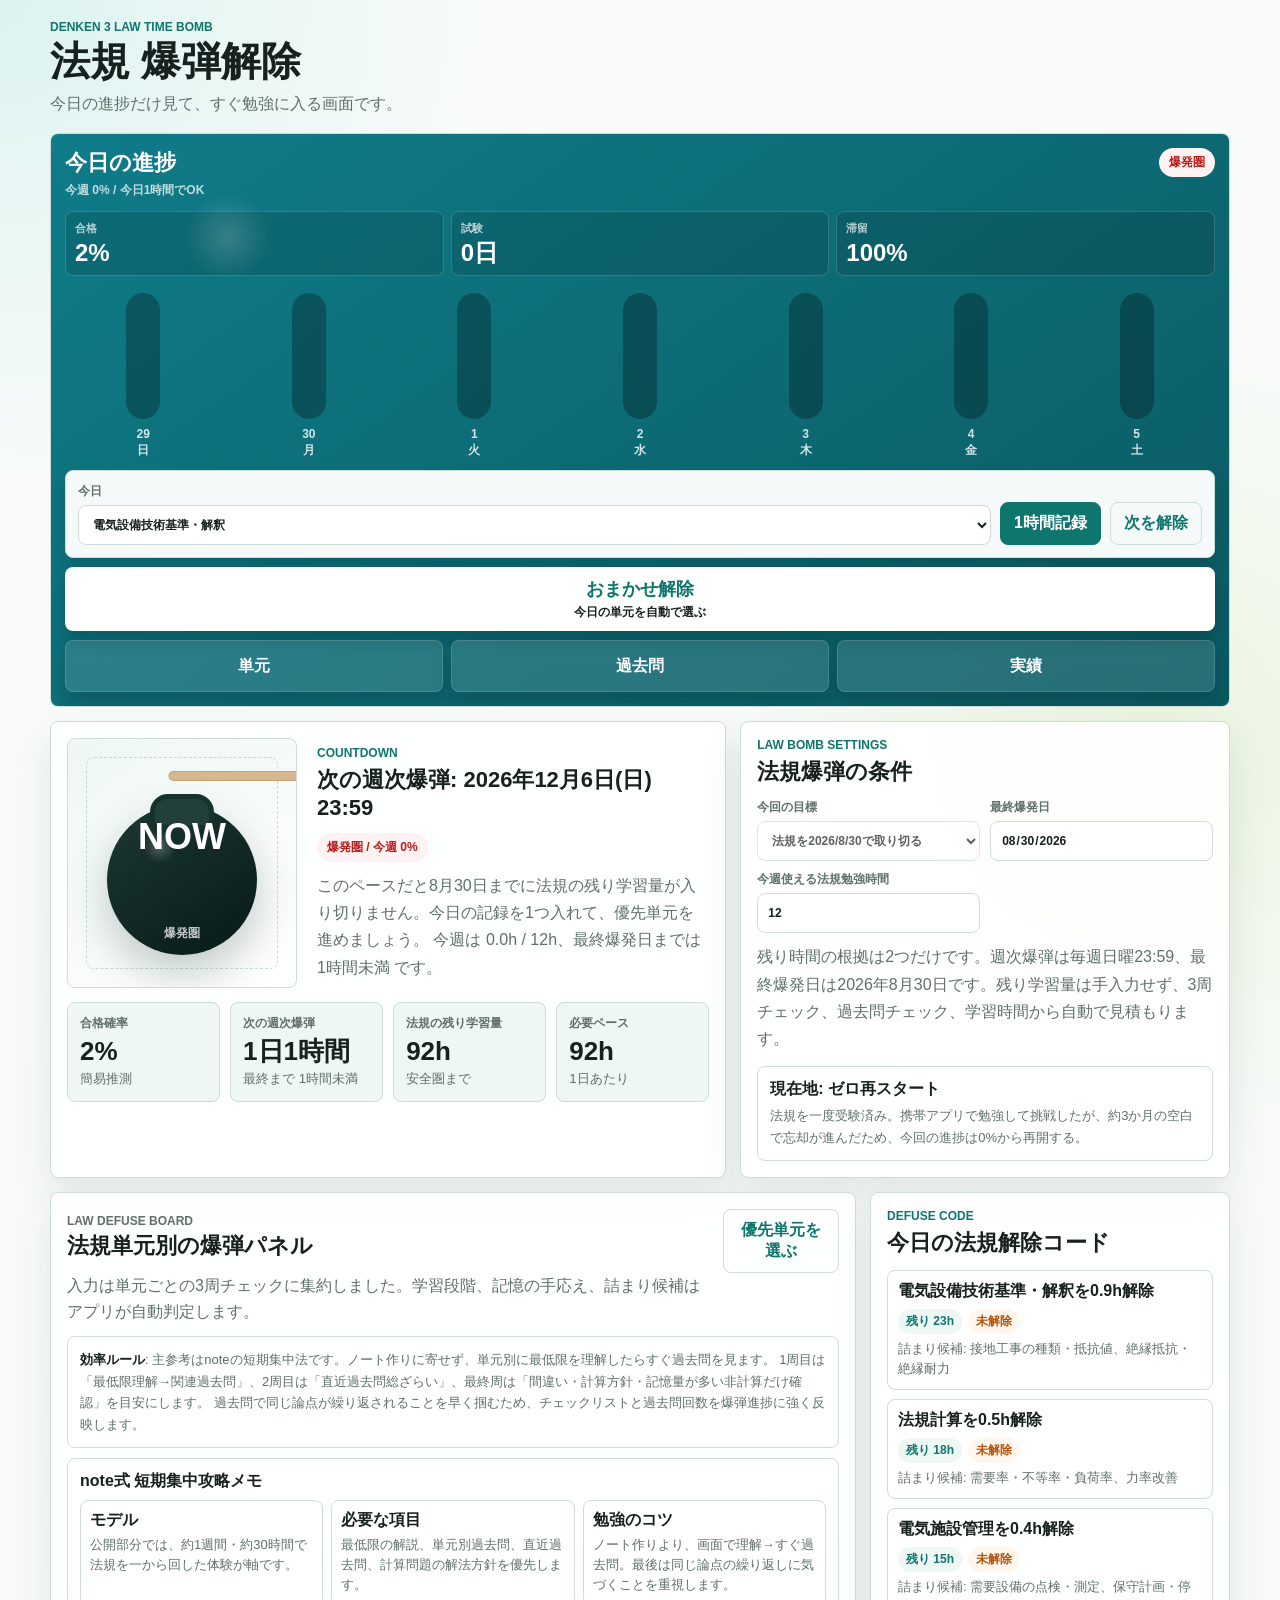
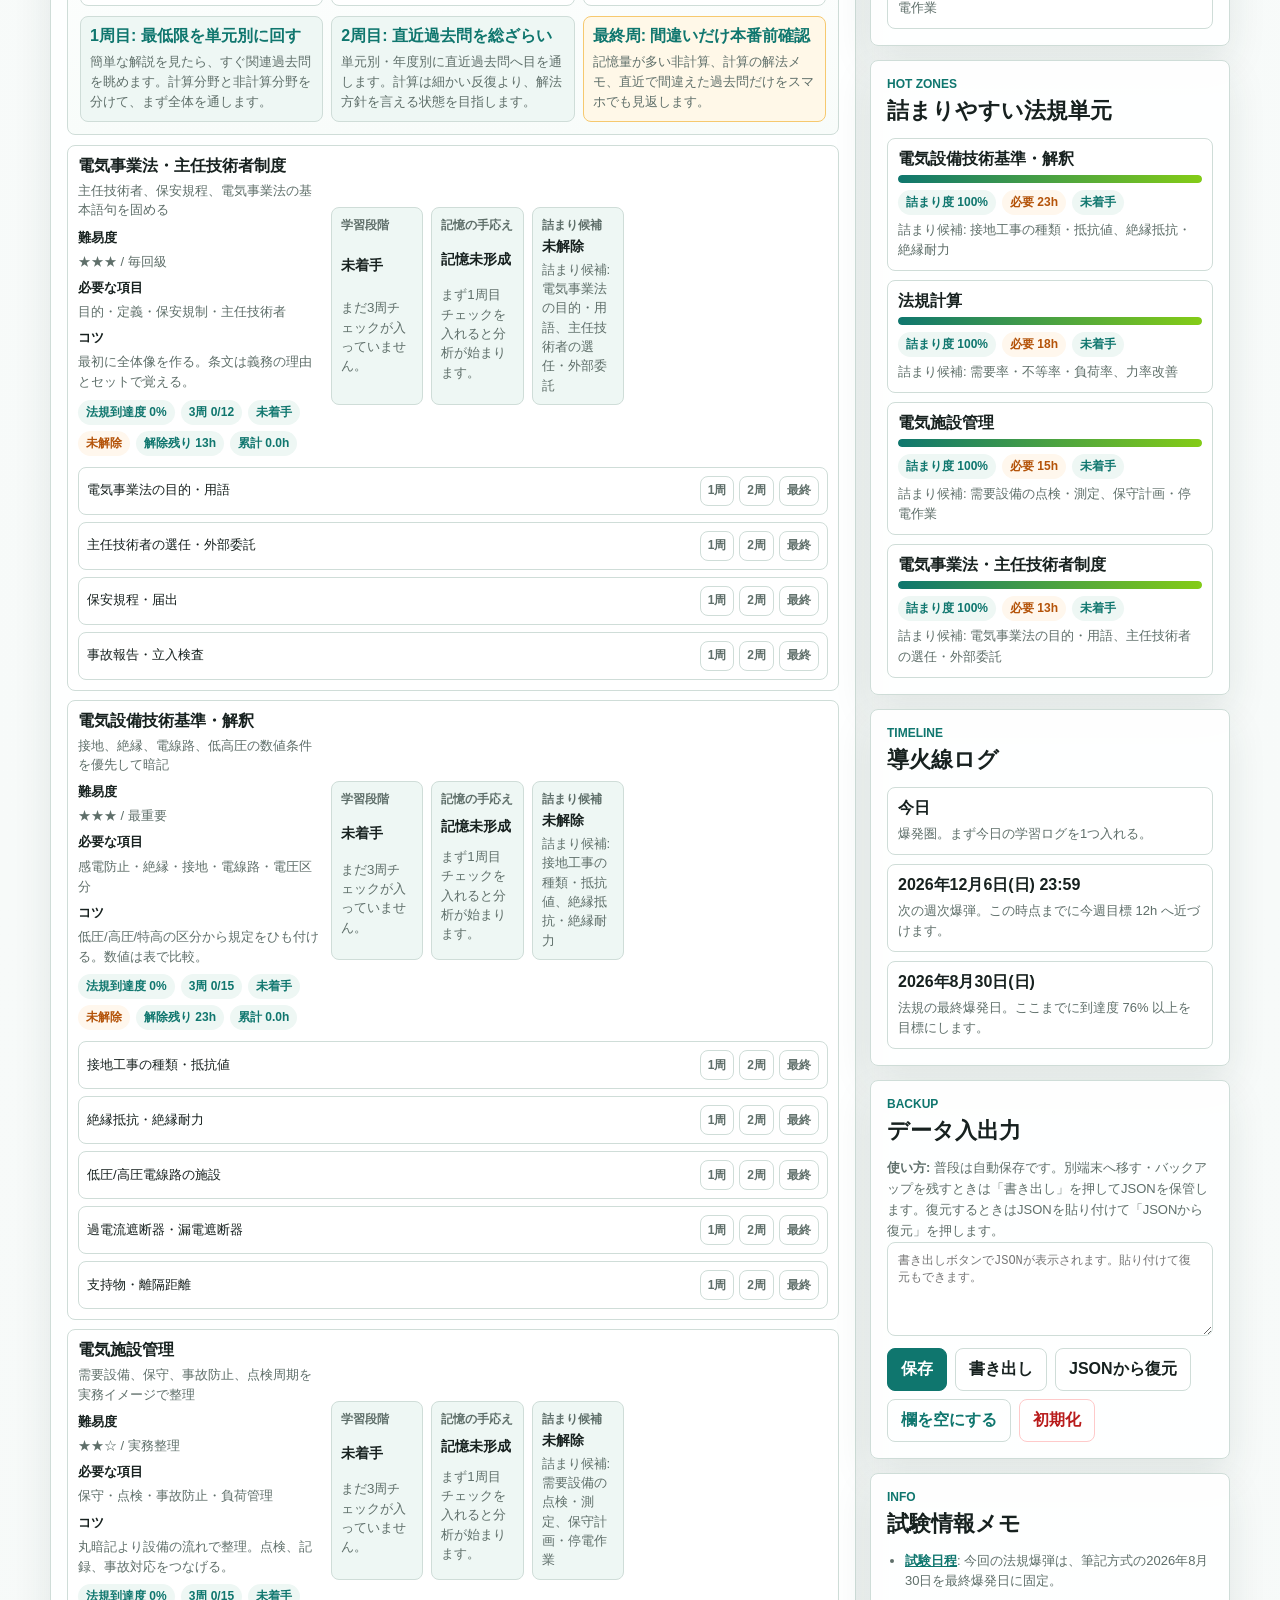
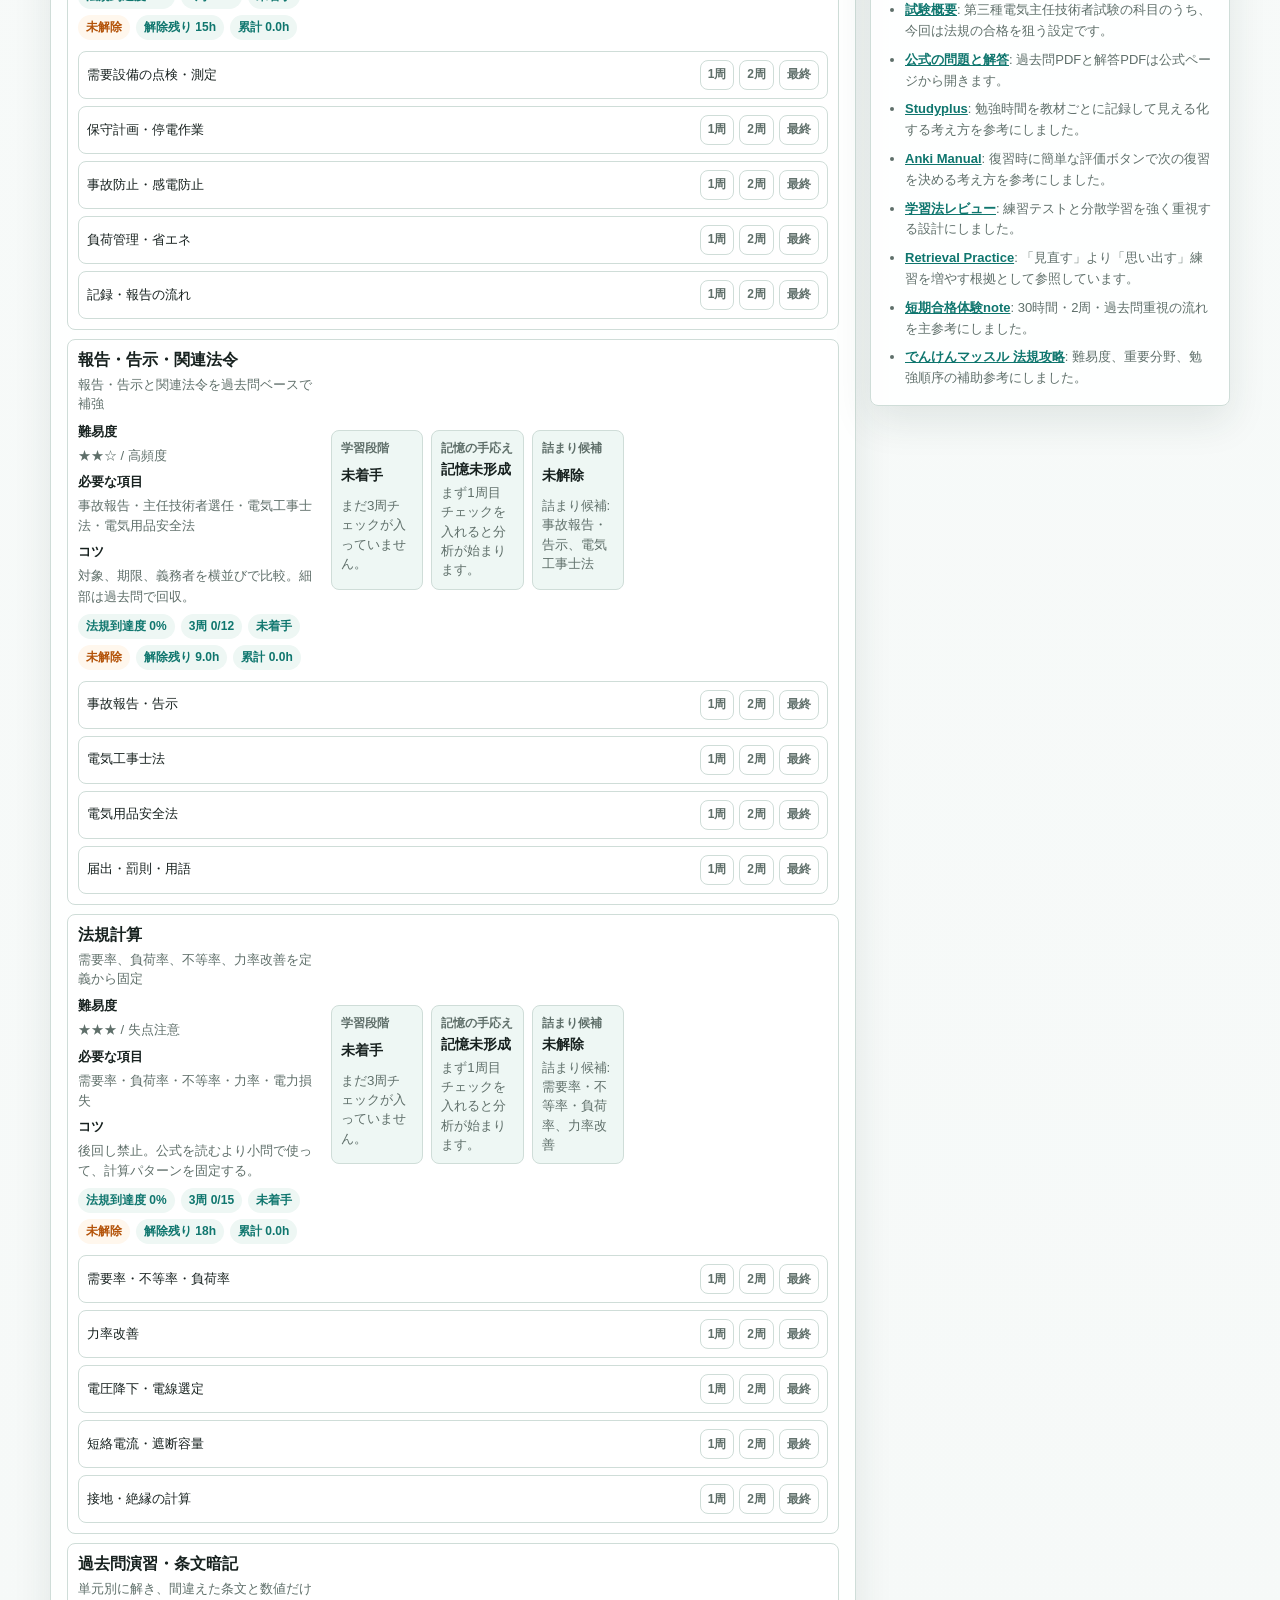
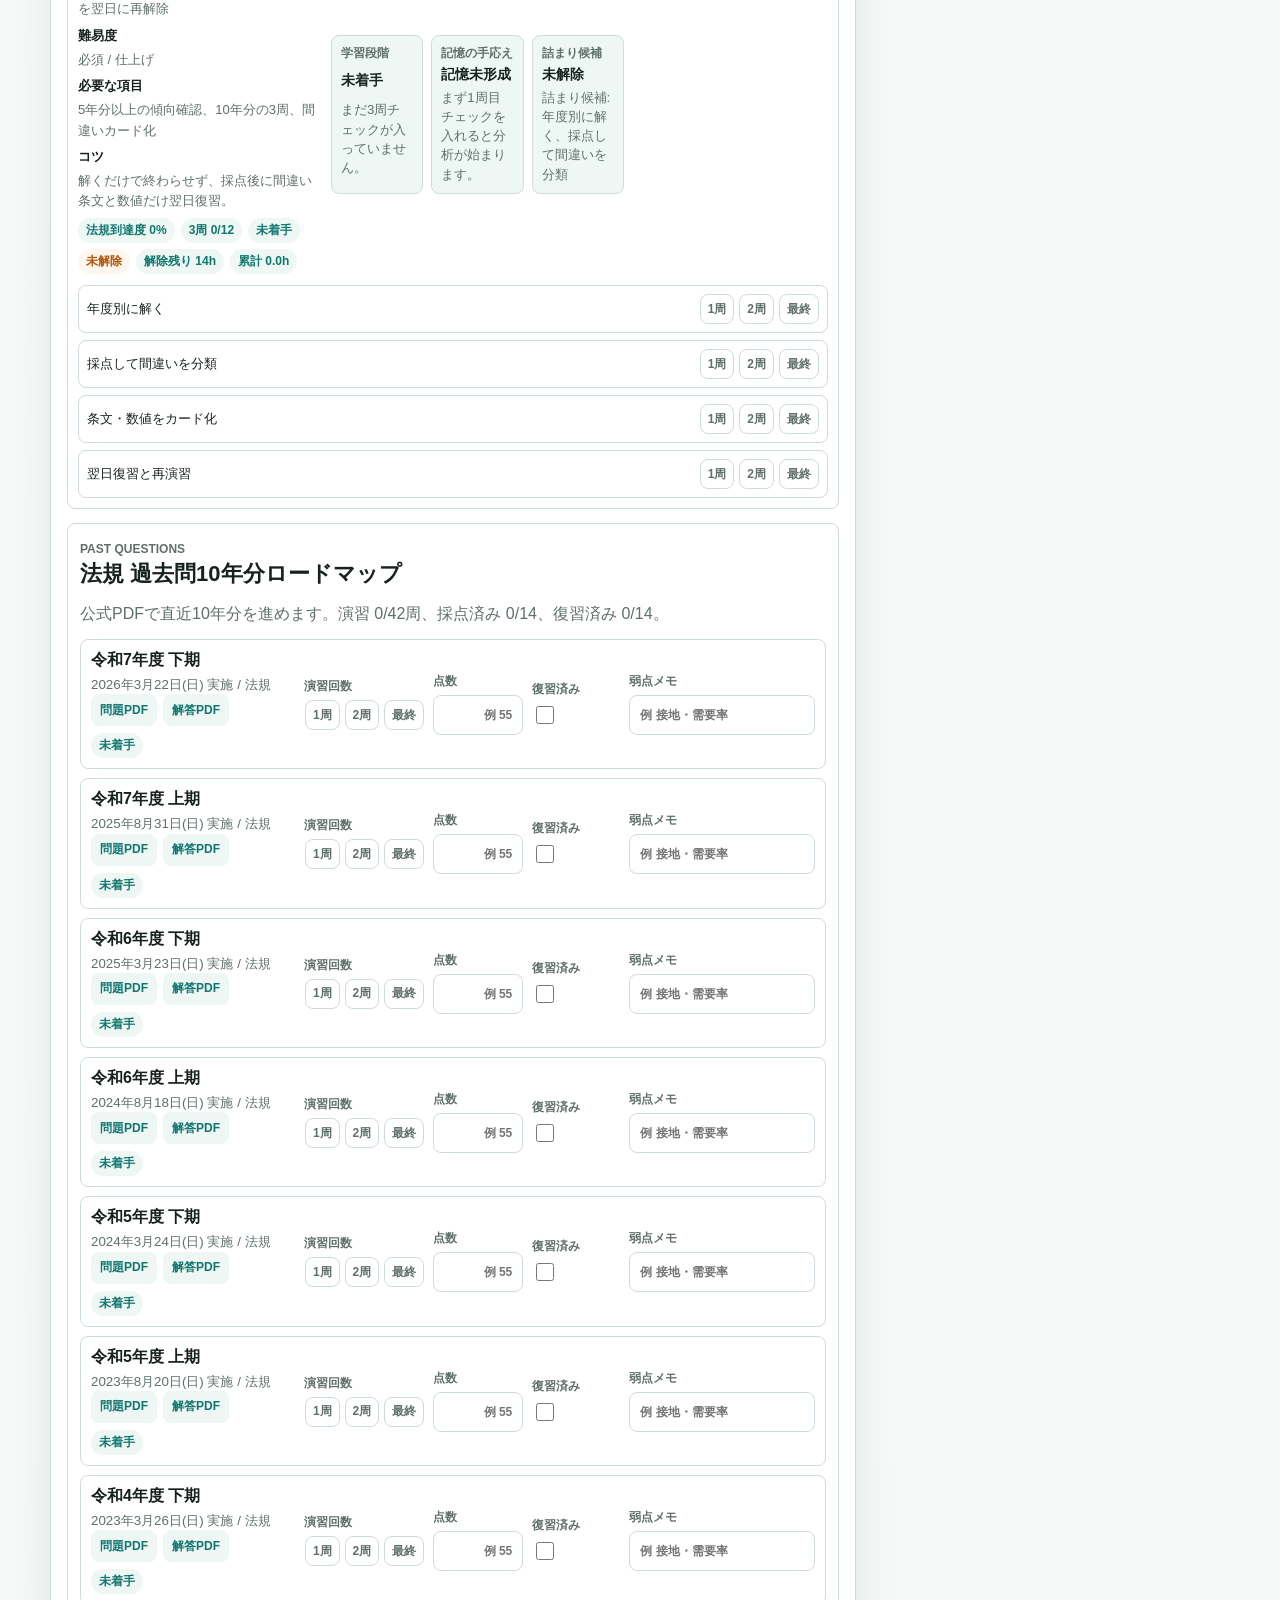
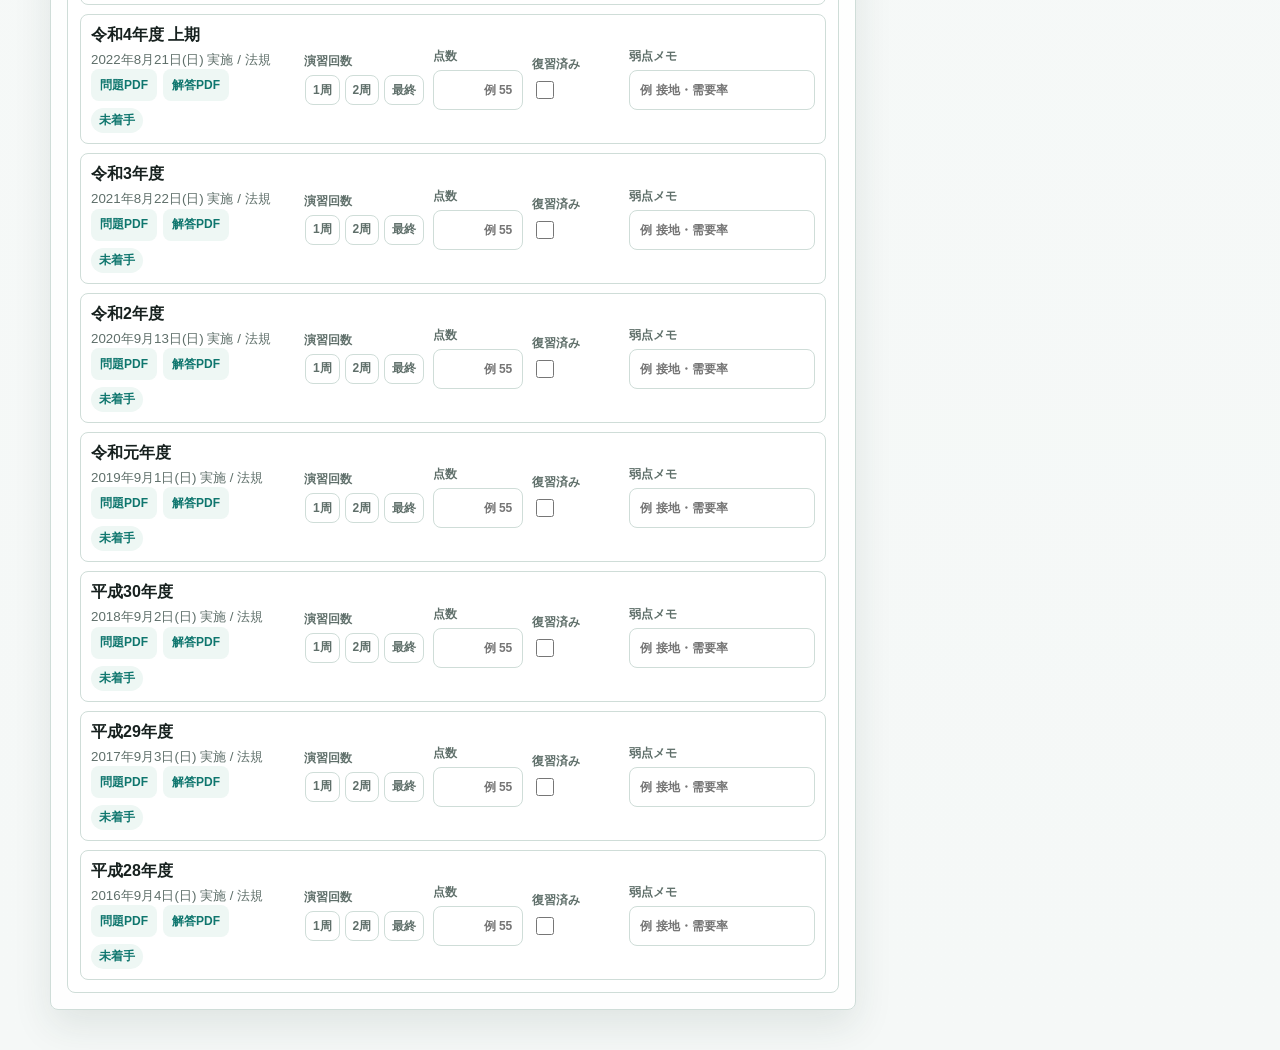
==== commit 1066a5e6: "Simplify Denken law app home screen" ====
--- a/denken3-bomb-study.html
+++ b/denken3-bomb-study.html
@@ -177,6 +177,15 @@
       margin-bottom: 14px;
     }
 
+    .home-screen {
+      margin-bottom: 14px;
+    }
+
+    .home-screen .app-progress-panel {
+      min-height: 0;
+      margin-bottom: 0;
+    }
+
     .summary,
     .settings,
     .subject-workspace,
@@ -667,7 +676,7 @@
 
     .app-progress-head h3 {
       margin: 0;
-      font-size: 20px;
+      font-size: 22px;
     }
 
     .app-progress-head p {
@@ -701,12 +710,12 @@
     .progress-chip strong {
       display: block;
       margin-top: 4px;
-      font-size: 18px;
+      font-size: 24px;
       line-height: 1.1;
     }
 
     .daily-bars {
-      min-height: 180px;
+      min-height: 170px;
       display: grid;
       grid-template-columns: repeat(7, minmax(0, 1fr));
       gap: 9px;
@@ -724,7 +733,7 @@
     .bar-track {
       position: relative;
       width: min(34px, 100%);
-      height: 132px;
+      height: 126px;
       border-radius: 999px;
       background: rgba(0,0,0,.28);
       overflow: hidden;
@@ -760,7 +769,7 @@
 
     .mode-main {
       width: 100%;
-      min-height: 66px;
+      min-height: 58px;
       background: #fff;
       color: var(--primary);
       font-size: 18px;
@@ -781,11 +790,17 @@
     }
 
     .mode-button {
-      min-height: 58px;
+      min-height: 52px;
       background: rgba(255,255,255,.12);
       border: 1px solid rgba(255,255,255,.14);
       color: #fff;
       padding: 9px 8px;
+    }
+
+    .home-log {
+      margin: 0 0 9px;
+      background: rgba(255,255,255,.96);
+      box-shadow: 0 10px 18px rgba(0,0,0,.12);
     }
 
     .auto-item strong {
@@ -1101,7 +1116,7 @@
       }
 
       .progress-chip-grid {
-        grid-template-columns: 1fr;
+        grid-template-columns: repeat(3, minmax(0, 1fr));
       }
 
       .mode-grid {
@@ -1120,15 +1135,43 @@
     <header class="topbar">
       <div>
         <p class="eyebrow">DENKEN 3 LAW TIME BOMB</p>
-        <h1>電験三種 法規 時限爆弾式 学習管理</h1>
-        <p class="lead">2026年8月30日を最終爆発日に固定し、毎週の小さな時限爆弾を解除しながら、法規の到達度と過去問復習を進めます。</p>
-      </div>
-      <div class="actions">
-        <button type="button" id="saveNow" class="primary">保存</button>
-        <button type="button" id="exportData">書き出し</button>
-        <button type="button" id="resetData" class="danger">初期化</button>
+        <h1>法規 爆弾解除</h1>
+        <p class="lead">今日の進捗だけ見て、すぐ勉強に入る画面です。</p>
       </div>
     </header>
+
+    <section class="home-screen" aria-label="今日の進捗ホーム">
+      <div class="app-progress-panel" aria-label="直近の学習状況">
+        <div class="app-progress-head">
+          <div>
+            <h3>今日の進捗</h3>
+            <p id="homeOneLine">読み込み中</p>
+          </div>
+          <span class="status-chip safe" id="compactBombStatus">待機中</span>
+        </div>
+        <div class="progress-chip-grid">
+          <div class="progress-chip"><span>合格</span><strong id="compactBomb">--</strong></div>
+          <div class="progress-chip"><span>試験</span><strong id="compactExamDays">--日</strong></div>
+          <div class="progress-chip"><span>滞留</span><strong id="compactWeeklyHold">--%</strong></div>
+        </div>
+        <div id="dailyBars" class="daily-bars" aria-label="7日間の学習進捗バー"></div>
+        <div class="study-log-card home-log" aria-label="今日の学習ログ">
+          <div class="log-grid">
+            <label>今日
+              <select id="logSubject"></select>
+            </label>
+            <button type="button" id="addStudyLog" class="primary flow-action">1時間記録</button>
+            <button type="button" id="advanceNextCheck" class="ghost flow-action">次を解除</button>
+          </div>
+        </div>
+        <button type="button" id="modeSmart" class="mode-main">おまかせ解除<span>今日の単元を自動で選ぶ</span></button>
+        <div class="mode-grid" aria-label="学習モード">
+          <button type="button" id="modeUnitList" class="mode-button">単元</button>
+          <button type="button" id="modePastExam" class="mode-button">過去問</button>
+          <button type="button" id="modeStats" class="mode-button">実績</button>
+        </div>
+      </div>
+    </section>
 
     <section class="dashboard">
       <div class="panel summary">
@@ -1190,37 +1233,6 @@
             <p>入力は単元ごとの3周チェックに集約しました。学習段階、記憶の手応え、詰まり候補はアプリが自動判定します。</p>
           </div>
           <button type="button" id="quickWin" class="ghost">優先単元を選ぶ</button>
-        </div>
-        <div class="study-log-card" aria-label="今日の学習ログ">
-          <div class="log-grid">
-            <label>1. 今日やる単元
-              <select id="logSubject"></select>
-            </label>
-            <button type="button" id="addStudyLog" class="primary flow-action">2. 1時間を記録</button>
-            <button type="button" id="advanceNextCheck" class="ghost flow-action">3. 次を1つ解除</button>
-          </div>
-          <p class="log-note">1時間勉強する日はこの3操作だけでOKです。前回と同じ単元なら「1時間を記録」「次を1つ解除」の2操作で済みます。</p>
-        </div>
-        <div class="app-progress-panel" aria-label="直近の学習状況">
-          <div class="app-progress-head">
-            <div>
-              <h3>直近の学習状況</h3>
-              <p>1日ごとの進捗と、今日使うモードをまとめます。</p>
-            </div>
-            <span class="status-chip safe" id="compactBombStatus">待機中</span>
-          </div>
-          <div class="progress-chip-grid">
-            <div class="progress-chip"><span>爆弾</span><strong id="compactBomb">--</strong></div>
-            <div class="progress-chip"><span>試験まで</span><strong id="compactExamDays">--日</strong></div>
-            <div class="progress-chip"><span>週間滞留</span><strong id="compactWeeklyHold">--%</strong></div>
-          </div>
-          <div id="dailyBars" class="daily-bars" aria-label="7日間の学習進捗バー"></div>
-          <button type="button" id="modeSmart" class="mode-main">おまかせ解除<span>優先単元を選んで今日の対象にする</span></button>
-          <div class="mode-grid" aria-label="学習モード">
-            <button type="button" id="modeUnitList" class="mode-button">単元一覧</button>
-            <button type="button" id="modePastExam" class="mode-button">過去問</button>
-            <button type="button" id="modeStats" class="mode-button">実績</button>
-          </div>
         </div>
         <div id="methodNote" class="method-card"></div>
         <div class="strategy-card" aria-label="note式短期集中攻略メモ">
@@ -1292,9 +1304,11 @@
           <p class="backup-help"><strong>使い方:</strong> 普段は自動保存です。別端末へ移す・バックアップを残すときは「書き出し」を押してJSONを保管します。復元するときはJSONを貼り付けて「JSONから復元」を押します。</p>
           <textarea id="dataBox" class="data-box" placeholder="書き出しボタンでJSONが表示されます。貼り付けて復元もできます。"></textarea>
           <div class="actions" style="justify-content:flex-start;margin-top:8px">
-            <button type="button" id="exportDataPanel">書き出し</button>
+            <button type="button" id="saveNow" class="primary">保存</button>
+            <button type="button" id="exportData">書き出し</button>
             <button type="button" id="importData">JSONから復元</button>
             <button type="button" id="clearDataBox" class="ghost">欄を空にする</button>
+            <button type="button" id="resetData" class="danger">初期化</button>
           </div>
         </section>
 
@@ -1405,6 +1419,7 @@
       compactBomb: $("#compactBomb"),
       compactExamDays: $("#compactExamDays"),
       compactWeeklyHold: $("#compactWeeklyHold"),
+      homeOneLine: $("#homeOneLine"),
       dailyBars: $("#dailyBars"),
       modeSmart: $("#modeSmart"),
       modeUnitList: $("#modeUnitList"),
@@ -1818,6 +1833,7 @@
       elements.compactBomb.textContent = percent(stats.probability);
       elements.compactExamDays.textContent = `${stats.days}日`;
       elements.compactWeeklyHold.textContent = percent(weeklyHold);
+      elements.homeOneLine.textContent = `今週 ${Math.round(stats.weeklyProgress)}% / 今日1時間でOK`;
       elements.dailyBars.innerHTML = dailyProgress().map((day) => `
         <div class="daily-bar">
           <div class="bar-track" title="${day.minutes}分"><i style="--value:${percent(day.progress)}"></i></div>
@@ -2229,7 +2245,7 @@
     });
 
     $("#exportData").addEventListener("click", exportCurrentData);
-    $("#exportDataPanel").addEventListener("click", exportCurrentData);
+    $("#exportDataPanel")?.addEventListener("click", exportCurrentData);
 
     $("#importData").addEventListener("click", () => {
       try {
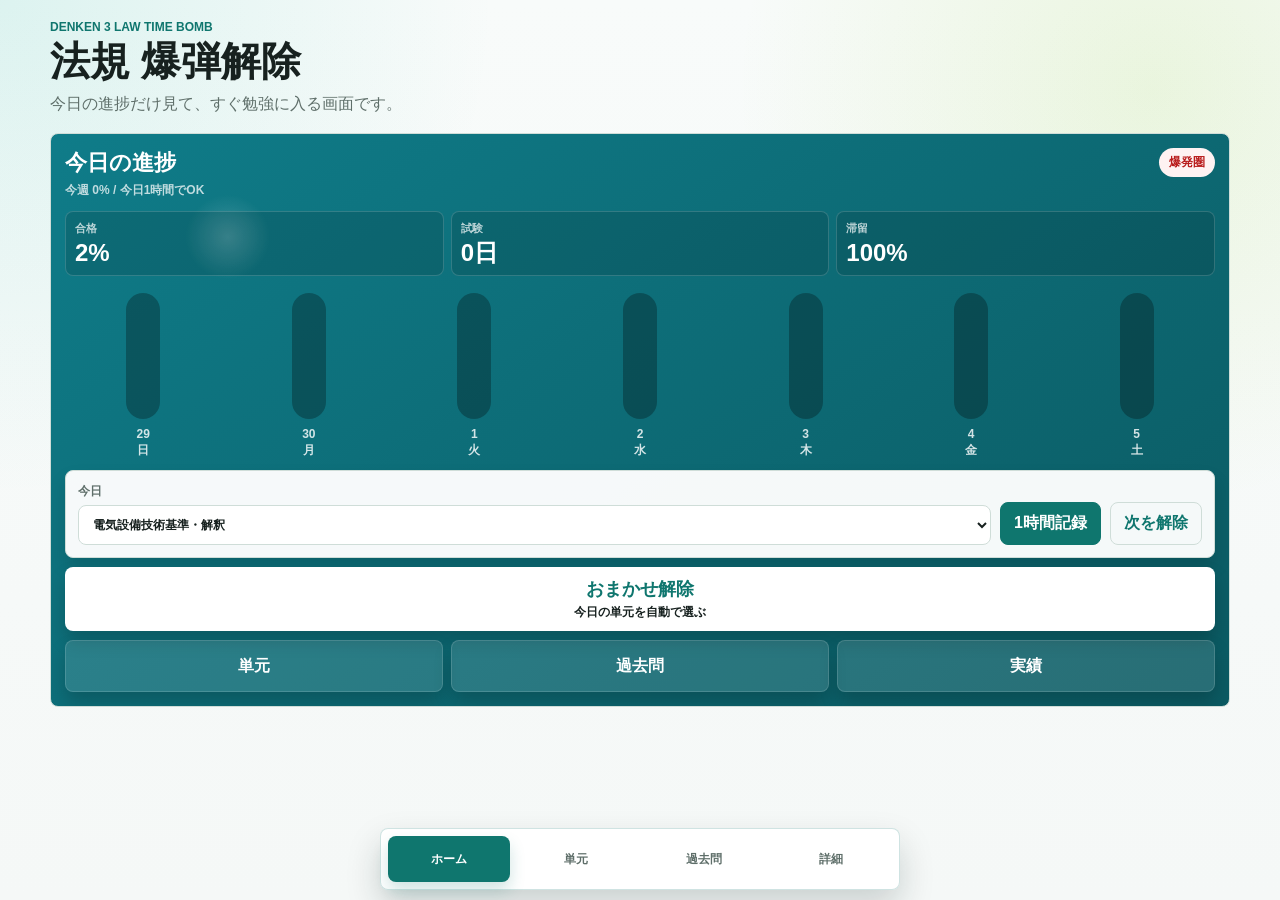
==== commit 82f5926d: "Add bottom tabs to Denken law app" ====
--- a/denken3-bomb-study.html
+++ b/denken3-bomb-study.html
@@ -130,7 +130,7 @@
     .app {
       width: min(1180px, calc(100% - 28px));
       margin: 0 auto;
-      padding: 20px 0 40px;
+      padding: 20px 0 106px;
     }
 
     .topbar {
@@ -405,6 +405,38 @@
       grid-template-columns: minmax(0, 1fr) 360px;
       gap: 14px;
       align-items: start;
+    }
+
+    body[data-view="home"] .dashboard,
+    body[data-view="home"] .main-grid,
+    body[data-view="units"] .home-screen,
+    body[data-view="units"] .dashboard,
+    body[data-view="units"] .aside,
+    body[data-view="units"] .past-exam-section,
+    body[data-view="past"] .home-screen,
+    body[data-view="past"] .dashboard,
+    body[data-view="past"] .aside,
+    body[data-view="past"] .subject-workspace > .section-head,
+    body[data-view="past"] .method-card,
+    body[data-view="past"] .strategy-card,
+    body[data-view="past"] #subjectGrid,
+    body[data-view="detail"] .home-screen,
+    body[data-view="detail"] .subject-workspace {
+      display: none;
+    }
+
+    body[data-view="units"] .main-grid,
+    body[data-view="past"] .main-grid,
+    body[data-view="detail"] .main-grid {
+      display: block;
+    }
+
+    body[data-view="detail"] .aside {
+      display: grid;
+    }
+
+    body[data-view="past"] .past-exam-section {
+      margin-top: 0;
     }
 
     .section-head {
@@ -1034,6 +1066,41 @@
     .toast.show {
       opacity: 1;
       transform: translateX(-50%) translateY(0);
+    }
+
+    .bottom-tabs {
+      position: fixed;
+      left: 50%;
+      bottom: 10px;
+      z-index: 30;
+      width: min(520px, calc(100% - 18px));
+      transform: translateX(-50%);
+      display: grid;
+      grid-template-columns: repeat(4, minmax(0, 1fr));
+      gap: 6px;
+      border: 1px solid rgba(15, 118, 110, .2);
+      border-radius: 8px;
+      background: rgba(255, 255, 255, .94);
+      box-shadow: 0 16px 34px rgba(12, 35, 32, .18);
+      padding: 7px;
+      backdrop-filter: blur(10px);
+    }
+
+    .bottom-tab {
+      min-height: 46px;
+      border: 0;
+      border-radius: 8px;
+      background: transparent;
+      color: var(--muted);
+      font-size: 12px;
+      font-weight: 900;
+      cursor: pointer;
+    }
+
+    .bottom-tab.active {
+      background: var(--primary);
+      color: #fff;
+      box-shadow: 0 8px 16px rgba(15, 118, 110, .2);
     }
 
     @media (max-width: 1040px) {
@@ -1332,9 +1399,16 @@
   </main>
 
   <div id="toast" class="toast" role="status" aria-live="polite"></div>
+  <nav class="bottom-tabs" aria-label="表示切り替え">
+    <button type="button" class="bottom-tab active" data-view-target="home" aria-selected="true">ホーム</button>
+    <button type="button" class="bottom-tab" data-view-target="units" aria-selected="false">単元</button>
+    <button type="button" class="bottom-tab" data-view-target="past" aria-selected="false">過去問</button>
+    <button type="button" class="bottom-tab" data-view-target="detail" aria-selected="false">詳細</button>
+  </nav>
 
   <script>
     const STORAGE_KEY = "denken3-law-bomb-study-v3";
+    const VIEW_STORAGE_KEY = "denken3-law-bomb-study-view";
     const OFFICIAL_PRESETS = ["2026-08-30"];
     const TARGET_READINESS = 76;
     const LOG_RESULTS = {
@@ -1387,7 +1461,15 @@
       ]
     };
 
+    const VIEW_LABELS = {
+      home: "ホーム",
+      units: "単元",
+      past: "過去問",
+      detail: "詳細"
+    };
+
     let state = loadState();
+    let currentView = VIEW_LABELS[localStorage.getItem(VIEW_STORAGE_KEY)] ? localStorage.getItem(VIEW_STORAGE_KEY) : "home";
     let saveTimer = null;
 
     const $ = (selector) => document.querySelector(selector);
@@ -2061,6 +2143,18 @@
       target?.scrollIntoView({ behavior: "smooth", block: "start" });
     }
 
+    function setView(view, shouldScroll = true) {
+      currentView = VIEW_LABELS[view] ? view : "home";
+      document.body.dataset.view = currentView;
+      localStorage.setItem(VIEW_STORAGE_KEY, currentView);
+      document.querySelectorAll(".bottom-tab").forEach((button) => {
+        const active = button.dataset.viewTarget === currentView;
+        button.classList.toggle("active", active);
+        button.setAttribute("aria-selected", active ? "true" : "false");
+      });
+      if (shouldScroll) window.scrollTo({ top: 0, behavior: "smooth" });
+    }
+
     function scheduleSave() {
       clearTimeout(saveTimer);
       saveTimer = setTimeout(saveState, 160);
@@ -2220,23 +2314,30 @@
 
     elements.modeSmart.addEventListener("click", () => {
       choosePrioritySubject();
-      scrollToSection(elements.logSubject.closest(".study-log-card"));
+      setView("home");
     });
 
     elements.modeUnitList.addEventListener("click", () => {
-      scrollToSection(elements.subjectGrid);
+      setView("units");
     });
 
     elements.modePastExam.addEventListener("click", () => {
-      scrollToSection(elements.pastExamList);
+      setView("past");
     });
 
     elements.modeStats.addEventListener("click", () => {
-      scrollToSection(document.querySelector(".app-progress-panel"));
+      setView("detail");
+    });
+
+    document.querySelectorAll(".bottom-tab").forEach((button) => {
+      button.addEventListener("click", () => {
+        setView(button.dataset.viewTarget);
+      });
     });
 
     $("#quickWin").addEventListener("click", () => {
       choosePrioritySubject();
+      setView("home");
     });
 
     $("#saveNow").addEventListener("click", () => {
@@ -2274,6 +2375,7 @@
 
     updatePastQuestionProgress();
     state.subjects.forEach(syncSubjectCompletion);
+    setView(currentView, false);
     render();
   </script>
 </body>
